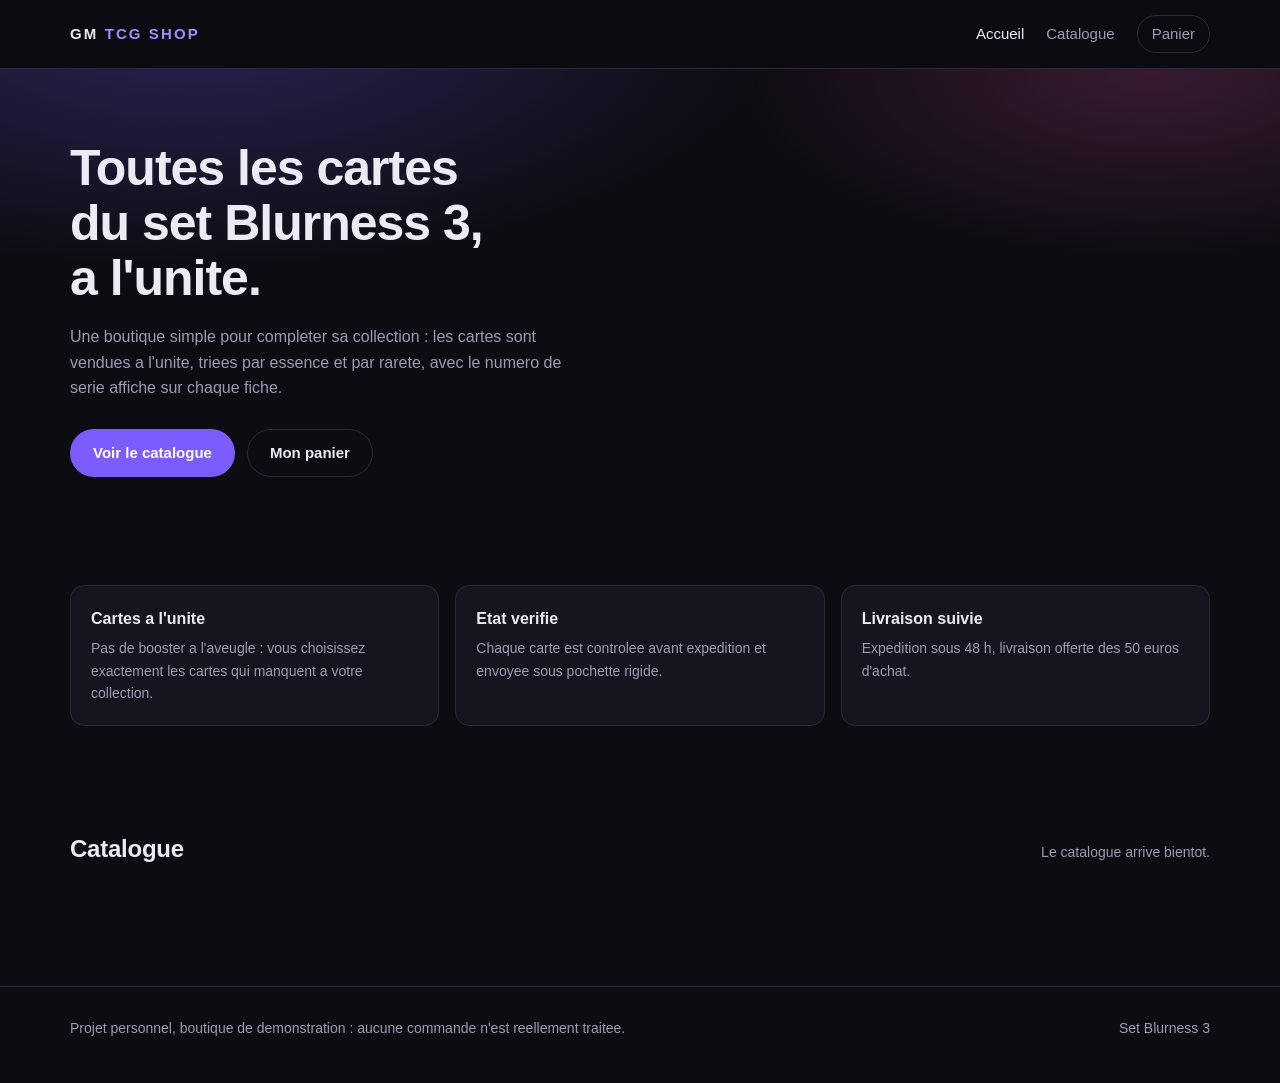
==== index.html @ 1e1b531c "feat: page d'accueil, en-tete, hero et pied de page Structure commune a toutes les pages : en-tete c" ====
<!DOCTYPE html>
<html lang="fr">
<head>
  <meta charset="utf-8">
  <meta name="viewport" content="width=device-width, initial-scale=1">
  <title>GM TCG Shop - cartes du set Blurness 3</title>
  <link rel="stylesheet" href="css/style.css">
</head>
<body>
  <header class="entete">
    <div class="conteneur entete__inner">
      <a class="logo" href="index.html">GM <span>TCG Shop</span></a>
      <nav class="nav">
        <a class="actif" href="index.html">Accueil</a>
        <a href="index.html#catalogue">Catalogue</a>
        <a class="nav__panier" href="panier.html">Panier</a>
      </nav>
    </div>
  </header>

  <main>
    <section class="hero">
      <div class="conteneur">
        <h1>Toutes les cartes du set Blurness 3, a l'unite.</h1>
        <p>
          Une boutique simple pour completer sa collection : les cartes sont
          vendues a l'unite, triees par essence et par rarete, avec le numero
          de serie affiche sur chaque fiche.
        </p>
        <div class="hero__actions">
          <a class="bouton bouton--plein" href="index.html#catalogue">Voir le catalogue</a>
          <a class="bouton bouton--vide" href="panier.html">Mon panier</a>
        </div>
      </div>
    </section>

    <section class="section">
      <div class="conteneur">
        <div class="arguments">
          <article class="argument">
            <h3>Cartes a l'unite</h3>
            <p>Pas de booster a l'aveugle : vous choisissez exactement les cartes qui manquent a votre collection.</p>
          </article>
          <article class="argument">
            <h3>Etat verifie</h3>
            <p>Chaque carte est controlee avant expedition et envoyee sous pochette rigide.</p>
          </article>
          <article class="argument">
            <h3>Livraison suivie</h3>
            <p>Expedition sous 48 h, livraison offerte des 50 euros d'achat.</p>
          </article>
        </div>
      </div>
    </section>

    <section class="section" id="catalogue">
      <div class="conteneur">
        <div class="section__entete">
          <h2>Catalogue</h2>
          <p class="section__note">Le catalogue arrive bientot.</p>
        </div>
      </div>
    </section>
  </main>

  <footer class="pied">
    <div class="conteneur pied__inner">
      <p>Projet personnel, boutique de demonstration : aucune commande n'est reellement traitee.</p>
      <p>Set Blurness 3</p>
    </div>
  </footer>
</body>
</html>
---- css/style.css ----
/* Boutique TCG Gentle Mates - feuille de style principale */

:root {
  --fond: #0d0c12;
  --fond-clair: #16151f;
  --fond-carte: #1c1b27;
  --bordure: #2a2937;
  --texte: #ecebf4;
  --texte-doux: #9d9ab4;
  --accent: #7c5cff;
  --accent-clair: #a48cff;
  --rose: #ff5cc8;
  --succes: #3fd18a;
  --alerte: #ff6b6b;
  --rayon: 14px;
  --largeur: 1180px;
}

* {
  box-sizing: border-box;
  margin: 0;
  padding: 0;
}

body {
  background: var(--fond);
  color: var(--texte);
  font-family: "Segoe UI", "Helvetica Neue", Arial, sans-serif;
  line-height: 1.6;
  min-height: 100vh;
}

a {
  color: inherit;
  text-decoration: none;
}

img {
  display: block;
  max-width: 100%;
}

.conteneur {
  width: 100%;
  max-width: var(--largeur);
  margin: 0 auto;
  padding: 0 20px;
}

/* ---------- En-tete ---------- */

.entete {
  position: sticky;
  top: 0;
  z-index: 20;
  background: rgba(13, 12, 18, 0.92);
  border-bottom: 1px solid var(--bordure);
  backdrop-filter: blur(8px);
}

.entete__inner {
  display: flex;
  align-items: center;
  justify-content: space-between;
  gap: 24px;
  height: 68px;
}

.logo {
  font-weight: 700;
  letter-spacing: 0.14em;
  text-transform: uppercase;
  font-size: 15px;
}

.logo span {
  color: var(--accent-clair);
}

.nav {
  display: flex;
  align-items: center;
  gap: 22px;
  font-size: 15px;
}

.nav a {
  color: var(--texte-doux);
  transition: color 0.15s ease;
}

.nav a:hover,
.nav a.actif {
  color: var(--texte);
}

.nav__panier {
  display: inline-flex;
  align-items: center;
  gap: 8px;
  border: 1px solid var(--bordure);
  border-radius: 999px;
  padding: 6px 14px;
  color: var(--texte);
}

.nav__compteur {
  background: var(--accent);
  color: #fff;
  border-radius: 999px;
  min-width: 22px;
  text-align: center;
  font-size: 13px;
  font-weight: 600;
  padding: 0 6px;
}

/* ---------- Hero ---------- */

.hero {
  padding: 72px 0 56px;
  background:
    radial-gradient(900px 380px at 15% -10%, rgba(124, 92, 255, 0.28), transparent 65%),
    radial-gradient(700px 320px at 90% 0%, rgba(255, 92, 200, 0.18), transparent 60%);
}

.hero h1 {
  font-size: clamp(30px, 5vw, 50px);
  line-height: 1.1;
  letter-spacing: -0.02em;
  max-width: 16ch;
}

.hero p {
  color: var(--texte-doux);
  margin-top: 18px;
  max-width: 58ch;
}

.hero__actions {
  display: flex;
  flex-wrap: wrap;
  gap: 12px;
  margin-top: 28px;
}

/* ---------- Boutons ---------- */

.bouton {
  display: inline-flex;
  align-items: center;
  justify-content: center;
  gap: 8px;
  border: 1px solid transparent;
  border-radius: 999px;
  padding: 11px 22px;
  font-size: 15px;
  font-weight: 600;
  cursor: pointer;
  font-family: inherit;
  transition: transform 0.12s ease, background 0.15s ease, border-color 0.15s ease;
}

.bouton:hover {
  transform: translateY(-1px);
}

.bouton--plein {
  background: var(--accent);
  color: #fff;
}

.bouton--plein:hover {
  background: var(--accent-clair);
}

.bouton--vide {
  border-color: var(--bordure);
  color: var(--texte);
  background: transparent;
}

.bouton--vide:hover {
  border-color: var(--accent);
}

.bouton:disabled {
  opacity: 0.45;
  cursor: not-allowed;
  transform: none;
}

/* ---------- Sections ---------- */

.section {
  padding: 52px 0;
}

.section__entete {
  display: flex;
  align-items: baseline;
  justify-content: space-between;
  gap: 16px;
  margin-bottom: 26px;
}

.section h2 {
  font-size: 24px;
  letter-spacing: -0.01em;
}

.section__note {
  color: var(--texte-doux);
  font-size: 14px;
}

.arguments {
  display: grid;
  grid-template-columns: repeat(3, 1fr);
  gap: 16px;
}

.argument {
  background: var(--fond-clair);
  border: 1px solid var(--bordure);
  border-radius: var(--rayon);
  padding: 20px;
}

.argument h3 {
  font-size: 16px;
  margin-bottom: 6px;
}

.argument p {
  color: var(--texte-doux);
  font-size: 14px;
}

/* ---------- Pied de page ---------- */

.pied {
  border-top: 1px solid var(--bordure);
  margin-top: 40px;
  padding: 30px 0 44px;
  color: var(--texte-doux);
  font-size: 14px;
}

.pied__inner {
  display: flex;
  flex-wrap: wrap;
  gap: 12px;
  justify-content: space-between;
}
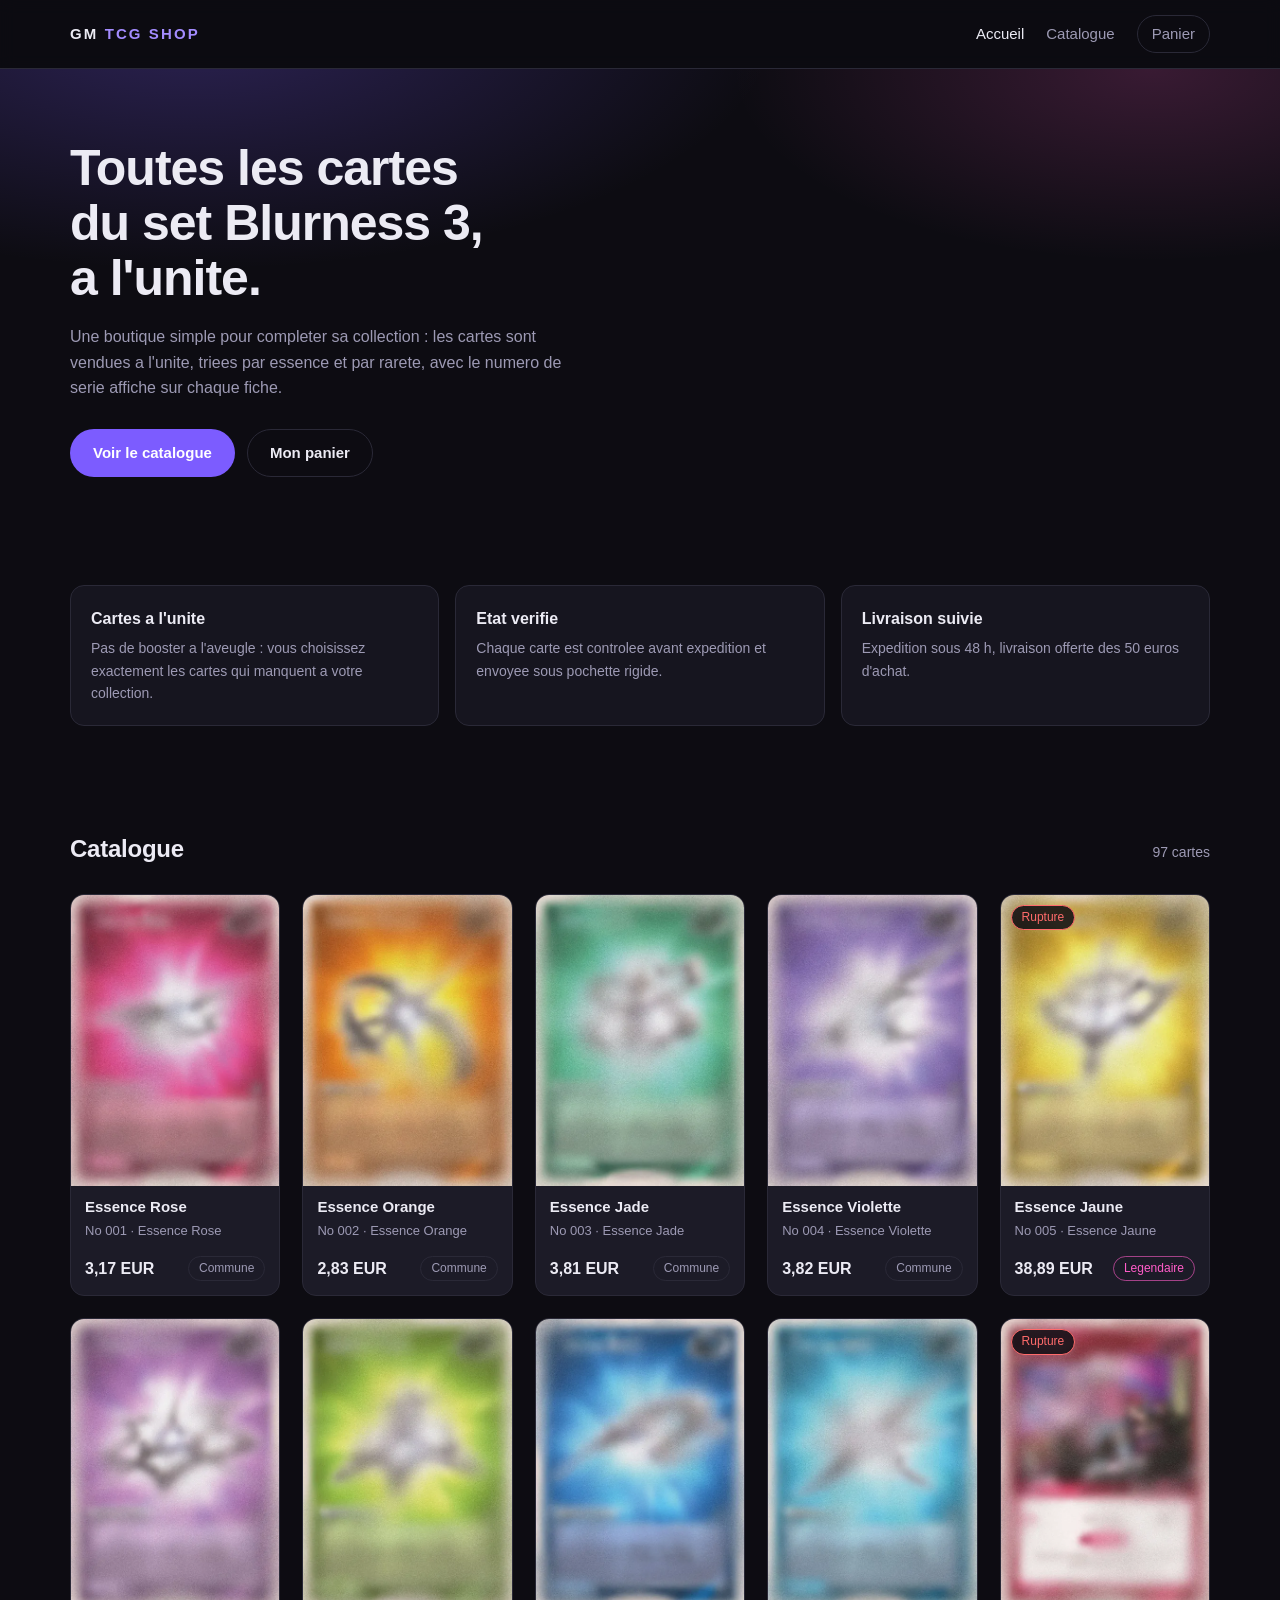
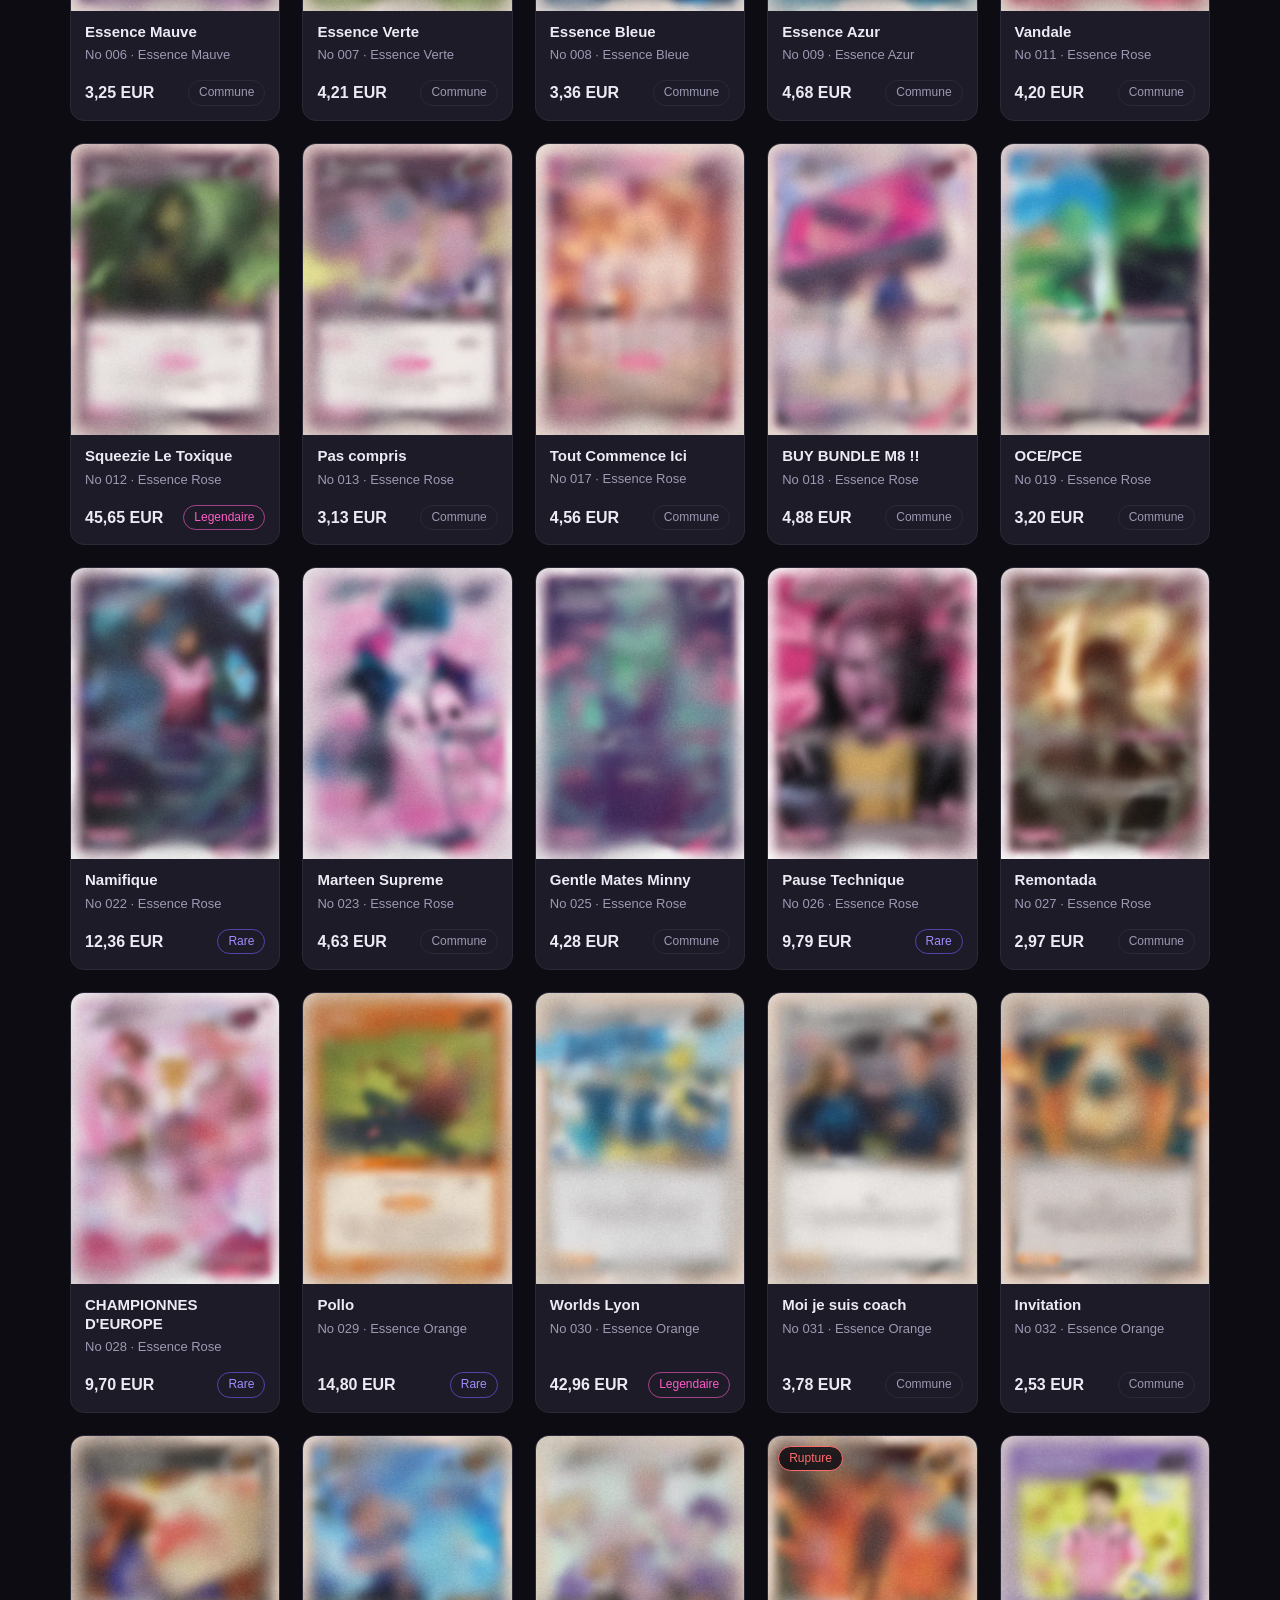
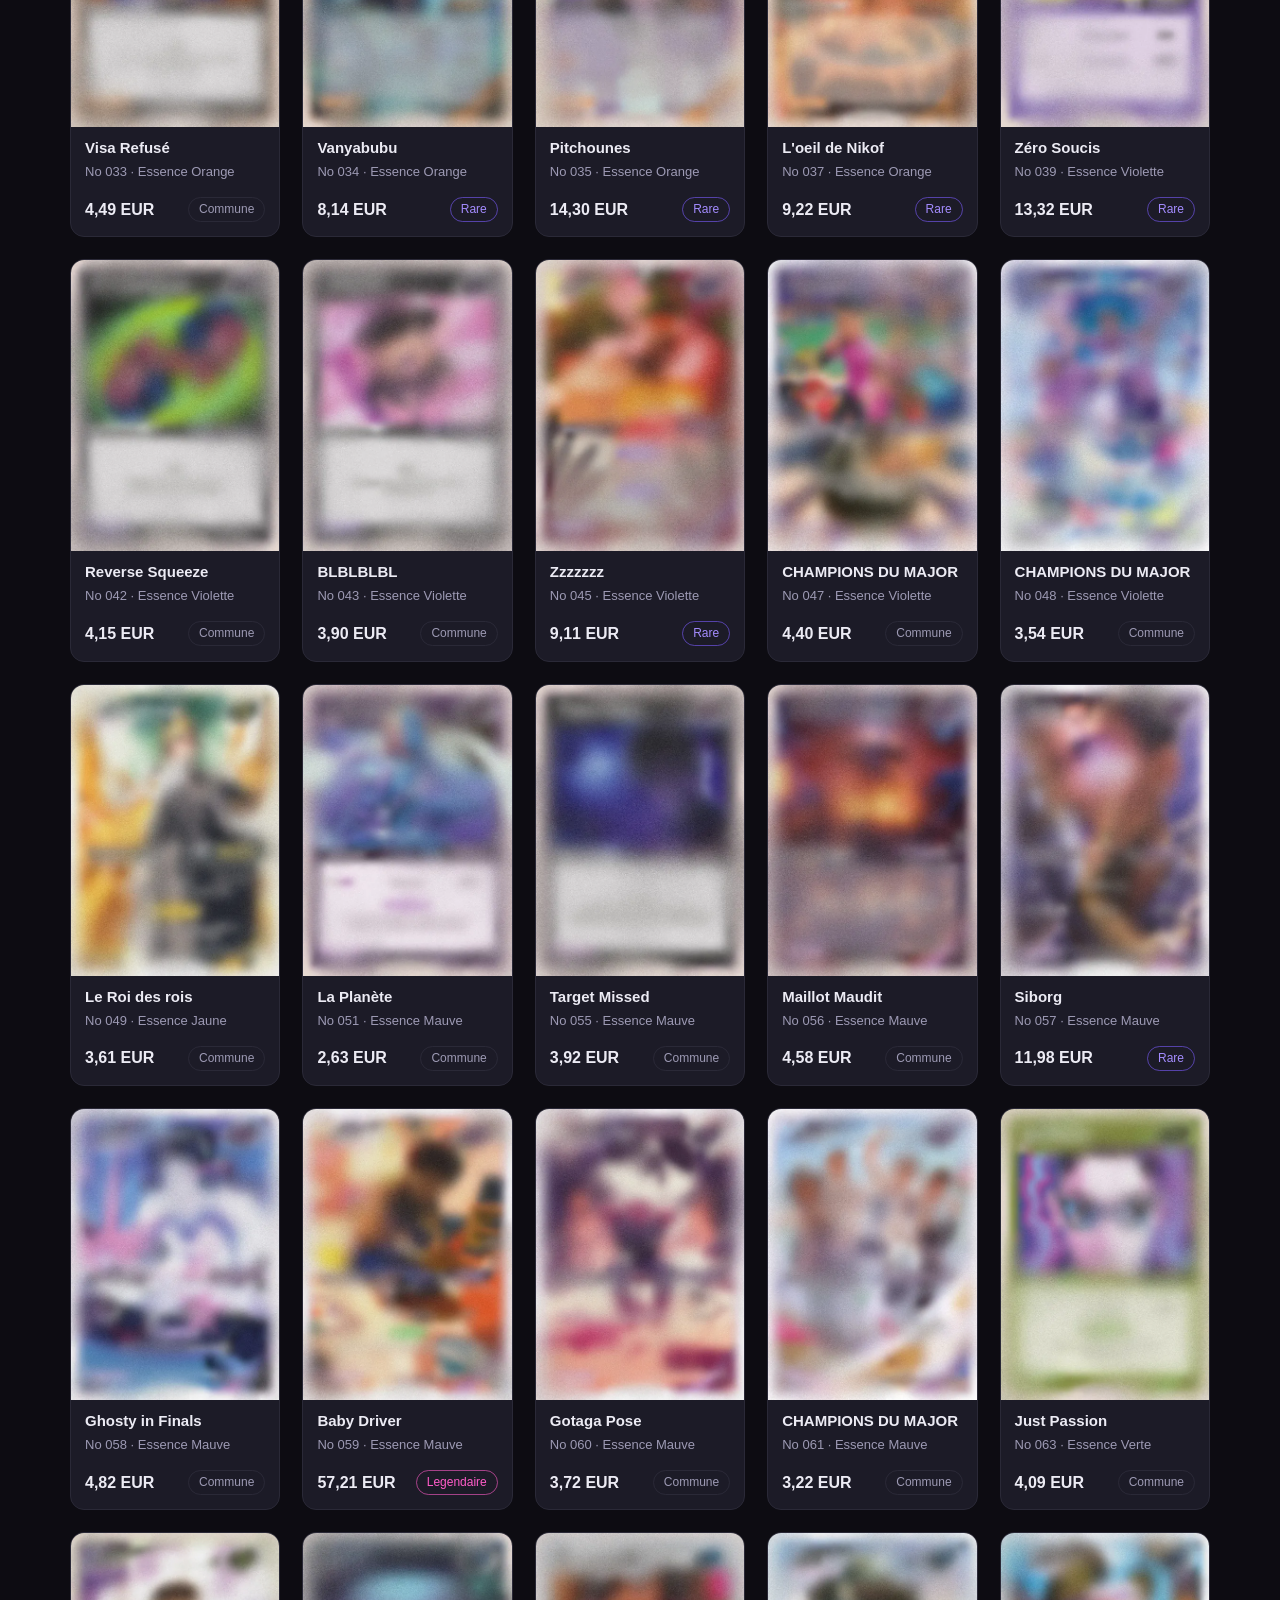
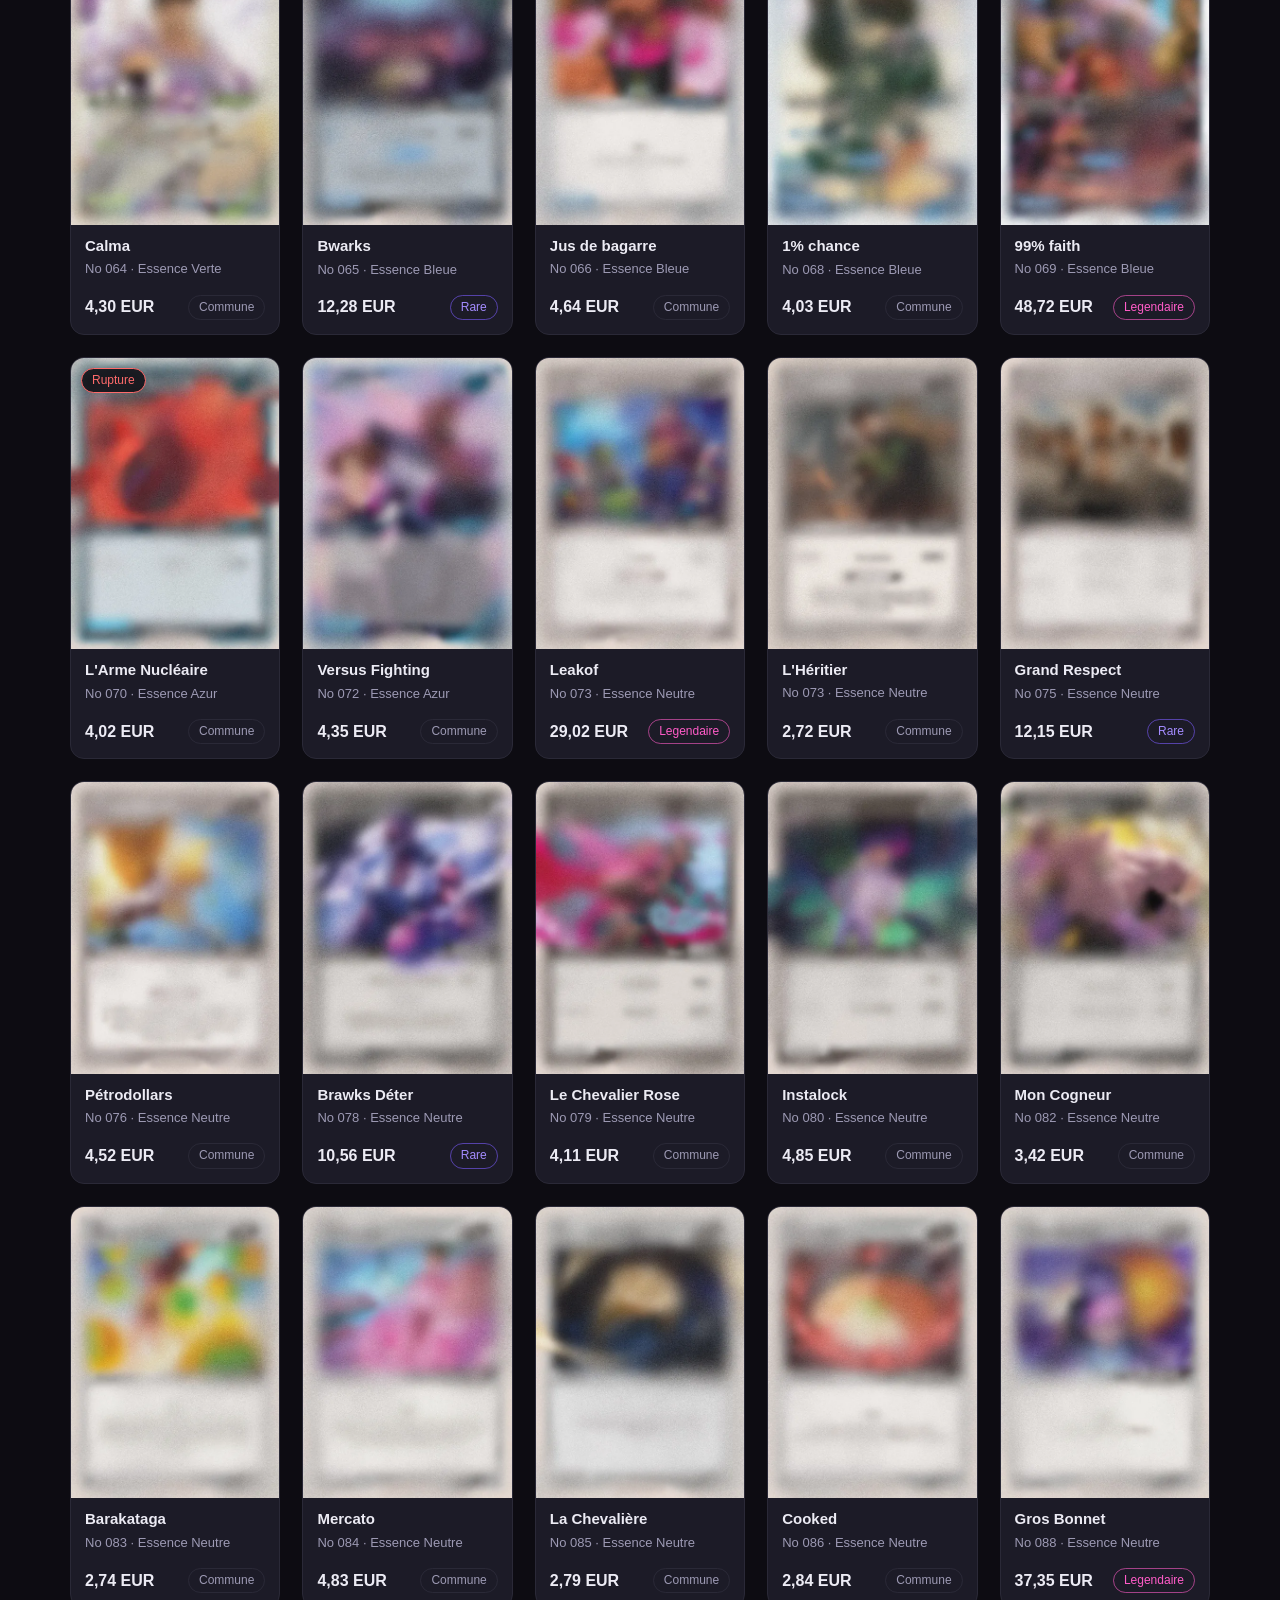
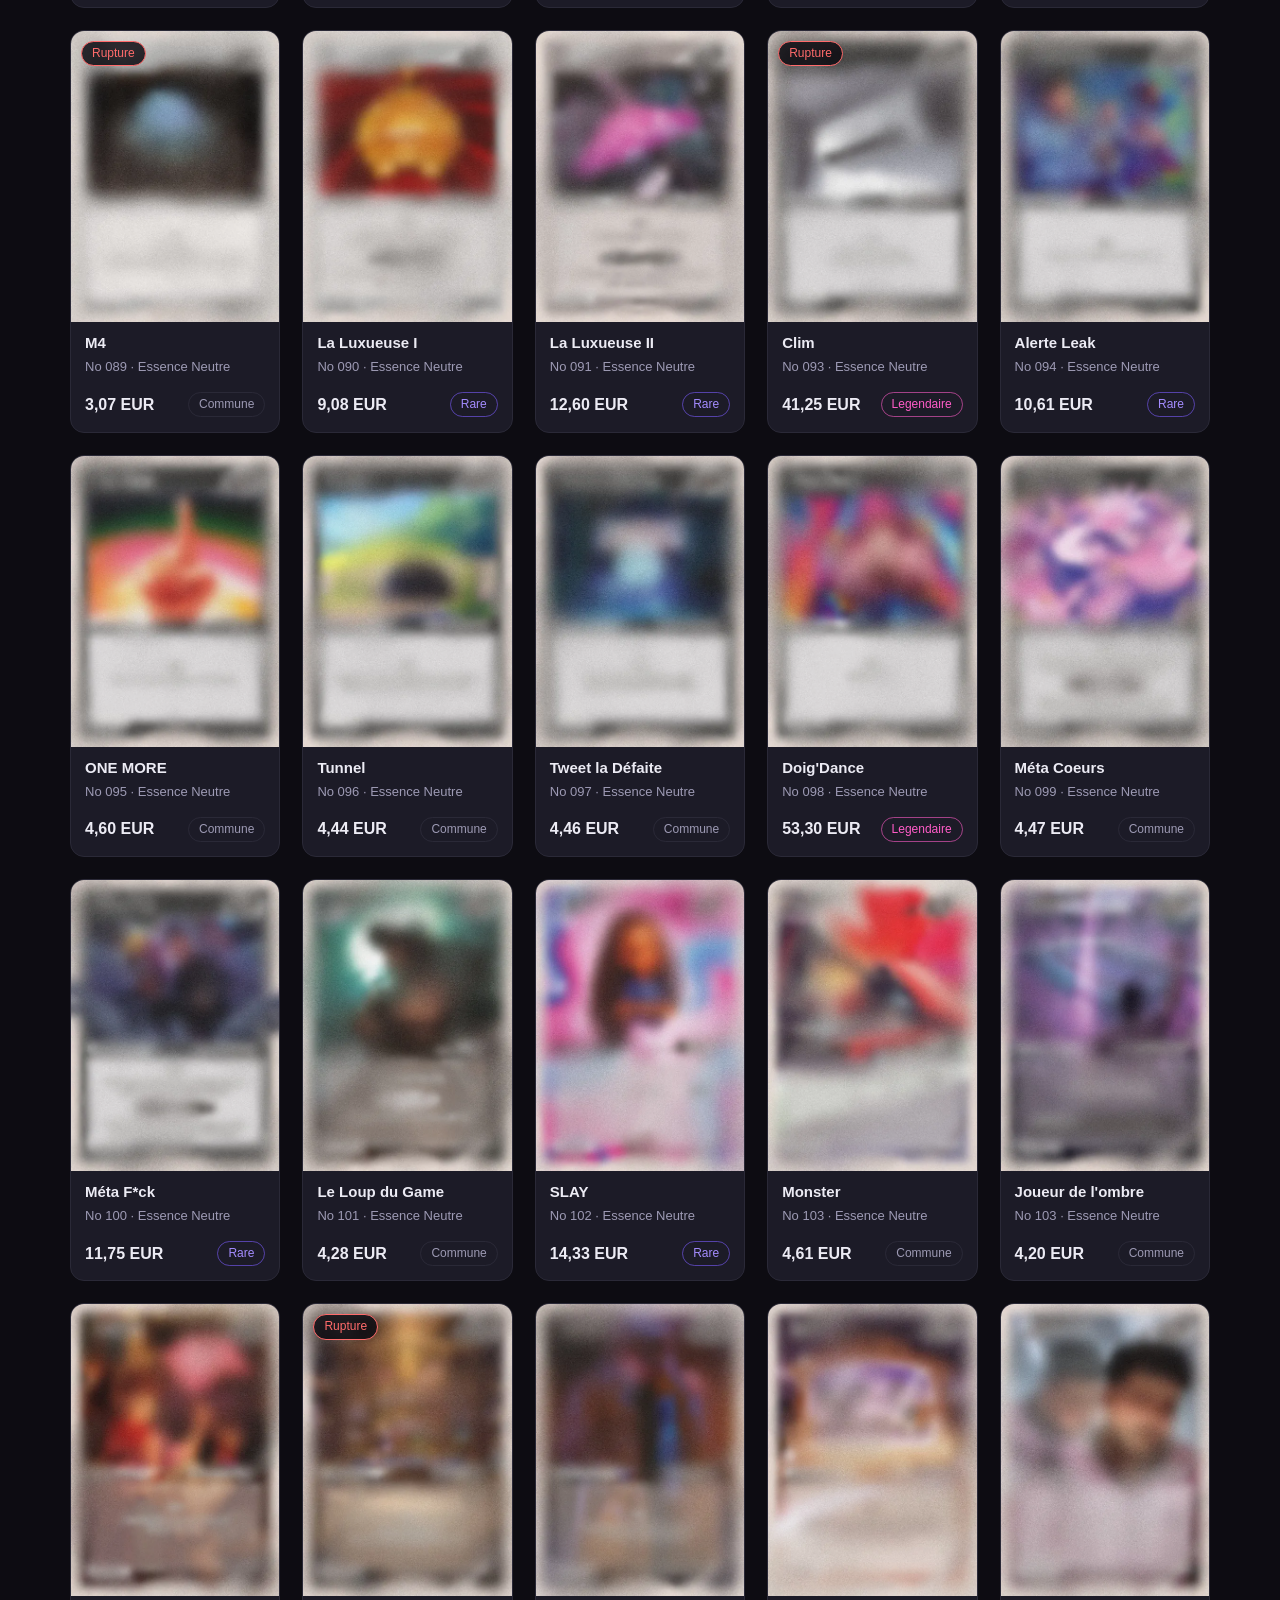
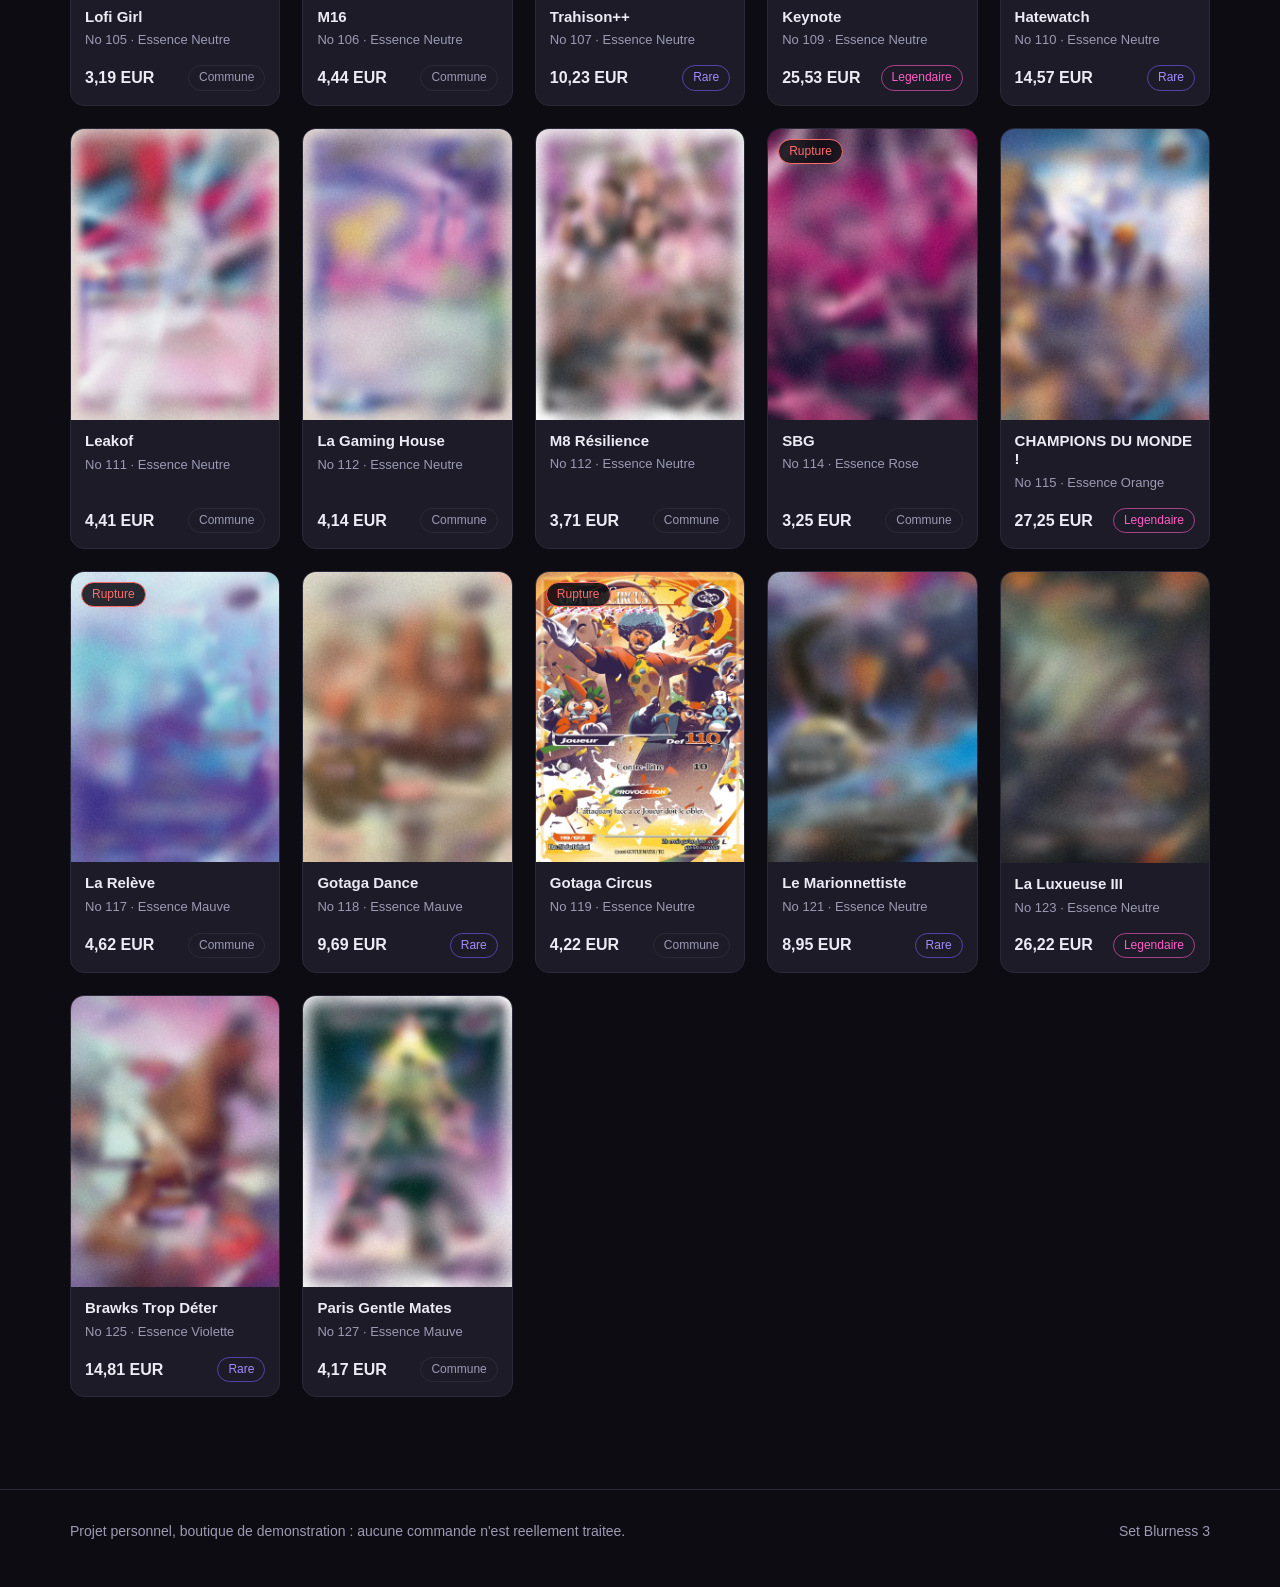
==== commit c1e907e5: "feat: affiche la grille du catalogue depuis les donnees La grille est generee au chargement a partir" ====
--- a/index.html
+++ b/index.html
@@ -57,8 +57,9 @@
       <div class="conteneur">
         <div class="section__entete">
           <h2>Catalogue</h2>
-          <p class="section__note">Le catalogue arrive bientot.</p>
+          <p class="section__note" id="compteur-resultats">Chargement...</p>
         </div>
+        <div class="grille" id="grille"></div>
       </div>
     </section>
   </main>
@@ -69,5 +70,8 @@
       <p>Set Blurness 3</p>
     </div>
   </footer>
+
+  <script src="js/data.js"></script>
+  <script src="js/catalogue.js"></script>
 </body>
 </html>
--- a/css/style.css
+++ b/css/style.css
@@ -237,6 +237,107 @@
   font-size: 14px;
 }
 
+/* ---------- Grille de cartes ---------- */
+
+.grille {
+  display: grid;
+  grid-template-columns: repeat(auto-fill, minmax(190px, 1fr));
+  gap: 22px;
+}
+
+.carte {
+  background: var(--fond-carte);
+  border: 1px solid var(--bordure);
+  border-radius: var(--rayon);
+  overflow: hidden;
+  display: flex;
+  flex-direction: column;
+  transition: transform 0.15s ease, border-color 0.15s ease;
+}
+
+.carte:hover {
+  transform: translateY(-3px);
+  border-color: var(--accent);
+}
+
+.carte__visuel {
+  position: relative;
+  background: #0a0910;
+  aspect-ratio: 0.75;
+  display: flex;
+  align-items: center;
+  justify-content: center;
+}
+
+.carte__visuel img {
+  width: 100%;
+  height: 100%;
+  object-fit: contain;
+}
+
+.carte__rupture {
+  position: absolute;
+  top: 10px;
+  left: 10px;
+  background: rgba(13, 12, 18, 0.85);
+  border: 1px solid var(--alerte);
+  color: var(--alerte);
+  border-radius: 999px;
+  font-size: 12px;
+  padding: 2px 10px;
+}
+
+.carte__infos {
+  padding: 12px 14px 14px;
+  display: flex;
+  flex-direction: column;
+  gap: 4px;
+  flex: 1;
+}
+
+.carte__nom {
+  font-weight: 600;
+  font-size: 15px;
+  line-height: 1.25;
+}
+
+.carte__meta {
+  color: var(--texte-doux);
+  font-size: 13px;
+}
+
+.carte__pied {
+  margin-top: auto;
+  padding-top: 10px;
+  display: flex;
+  align-items: center;
+  justify-content: space-between;
+  gap: 8px;
+}
+
+.carte__prix {
+  font-weight: 700;
+}
+
+.badge {
+  border-radius: 999px;
+  font-size: 12px;
+  padding: 2px 10px;
+  border: 1px solid var(--bordure);
+  color: var(--texte-doux);
+  white-space: nowrap;
+}
+
+.badge--rare {
+  border-color: rgba(124, 92, 255, 0.6);
+  color: var(--accent-clair);
+}
+
+.badge--legendaire {
+  border-color: rgba(255, 92, 200, 0.6);
+  color: var(--rose);
+}
+
 /* ---------- Pied de page ---------- */
 
 .pied {
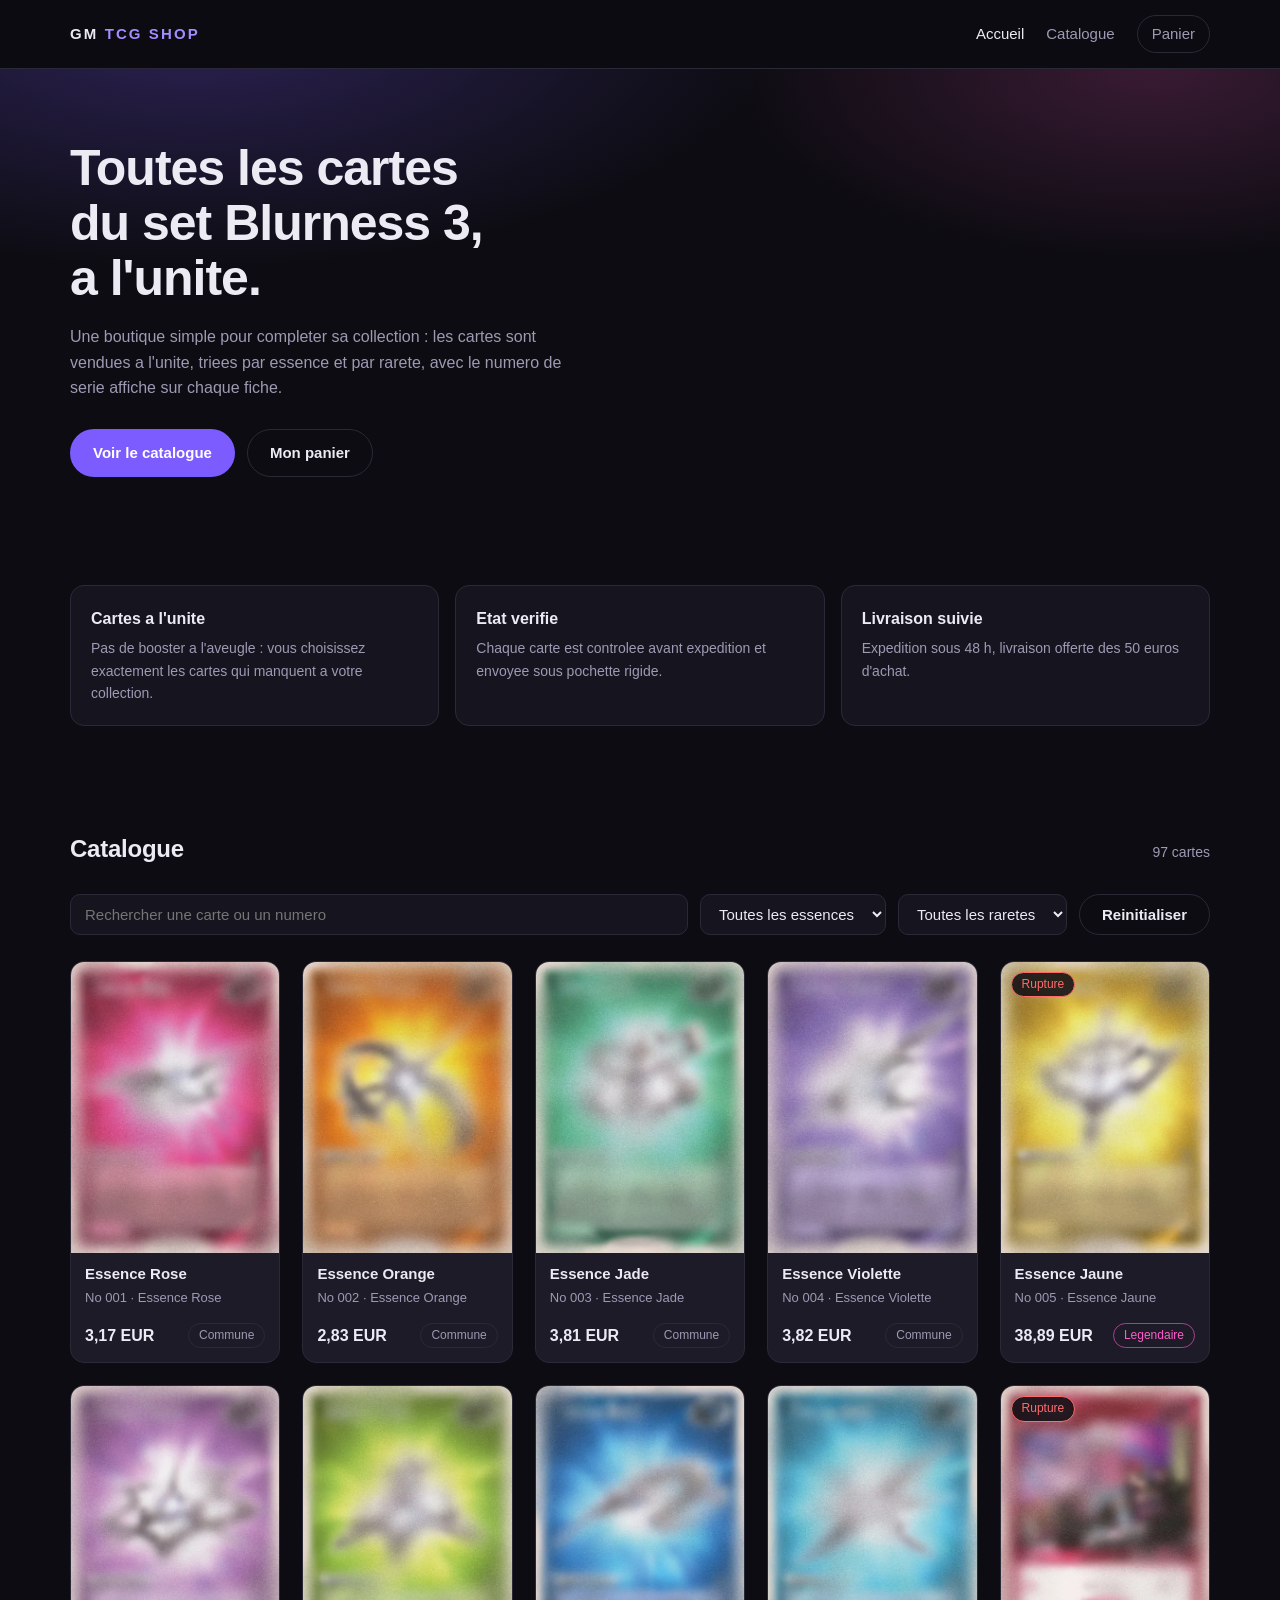
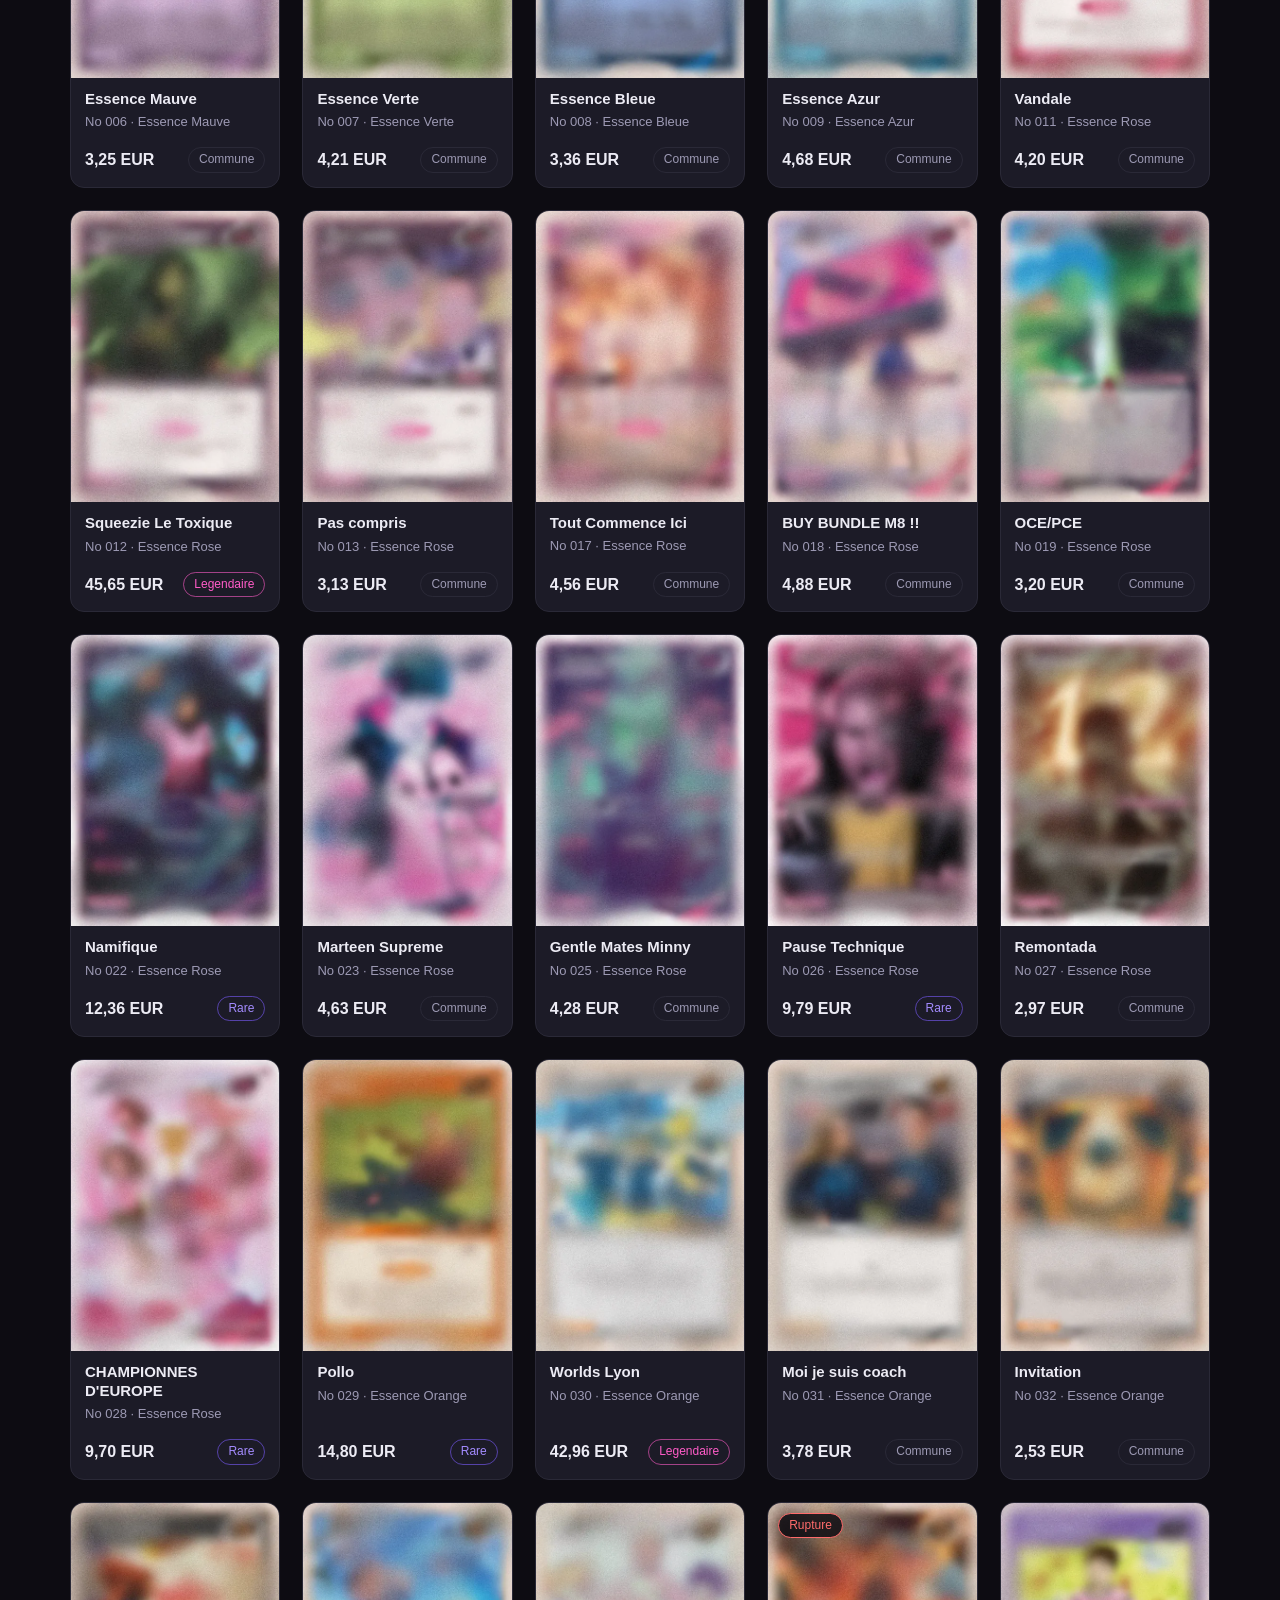
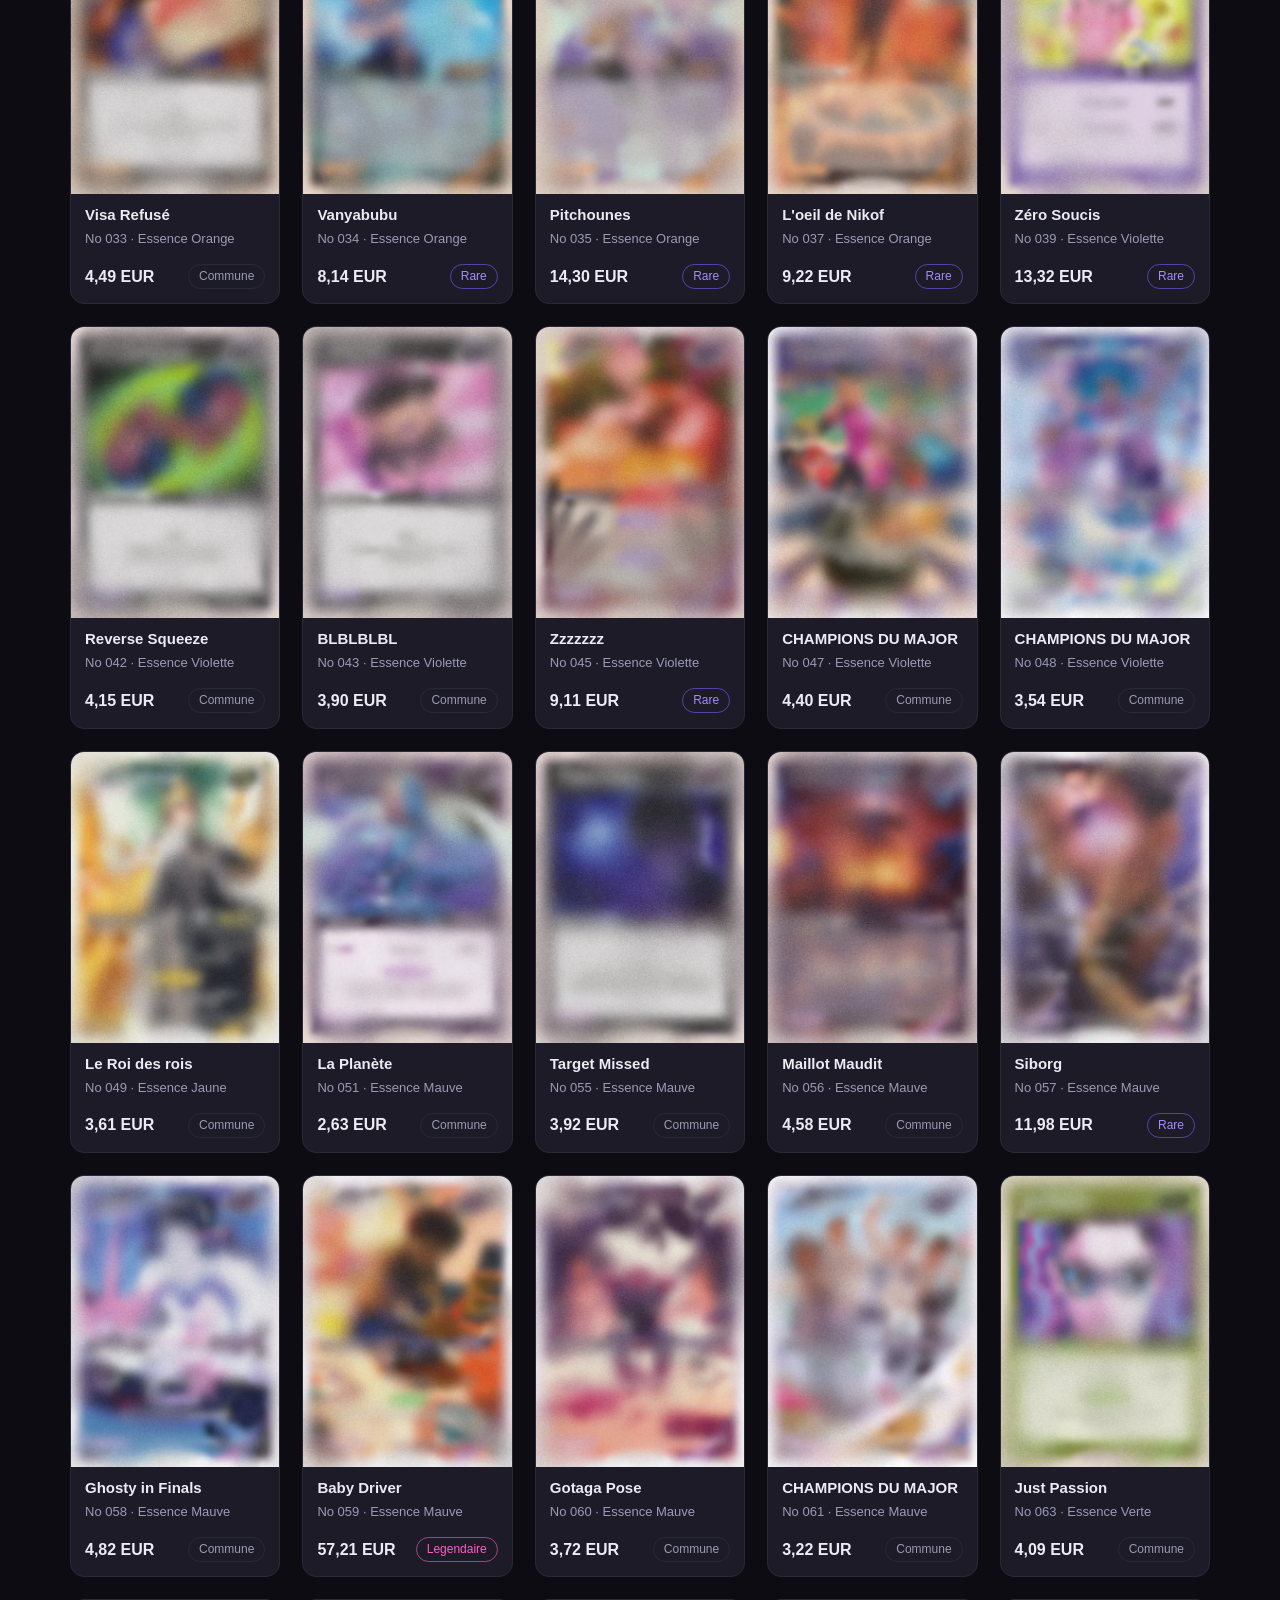
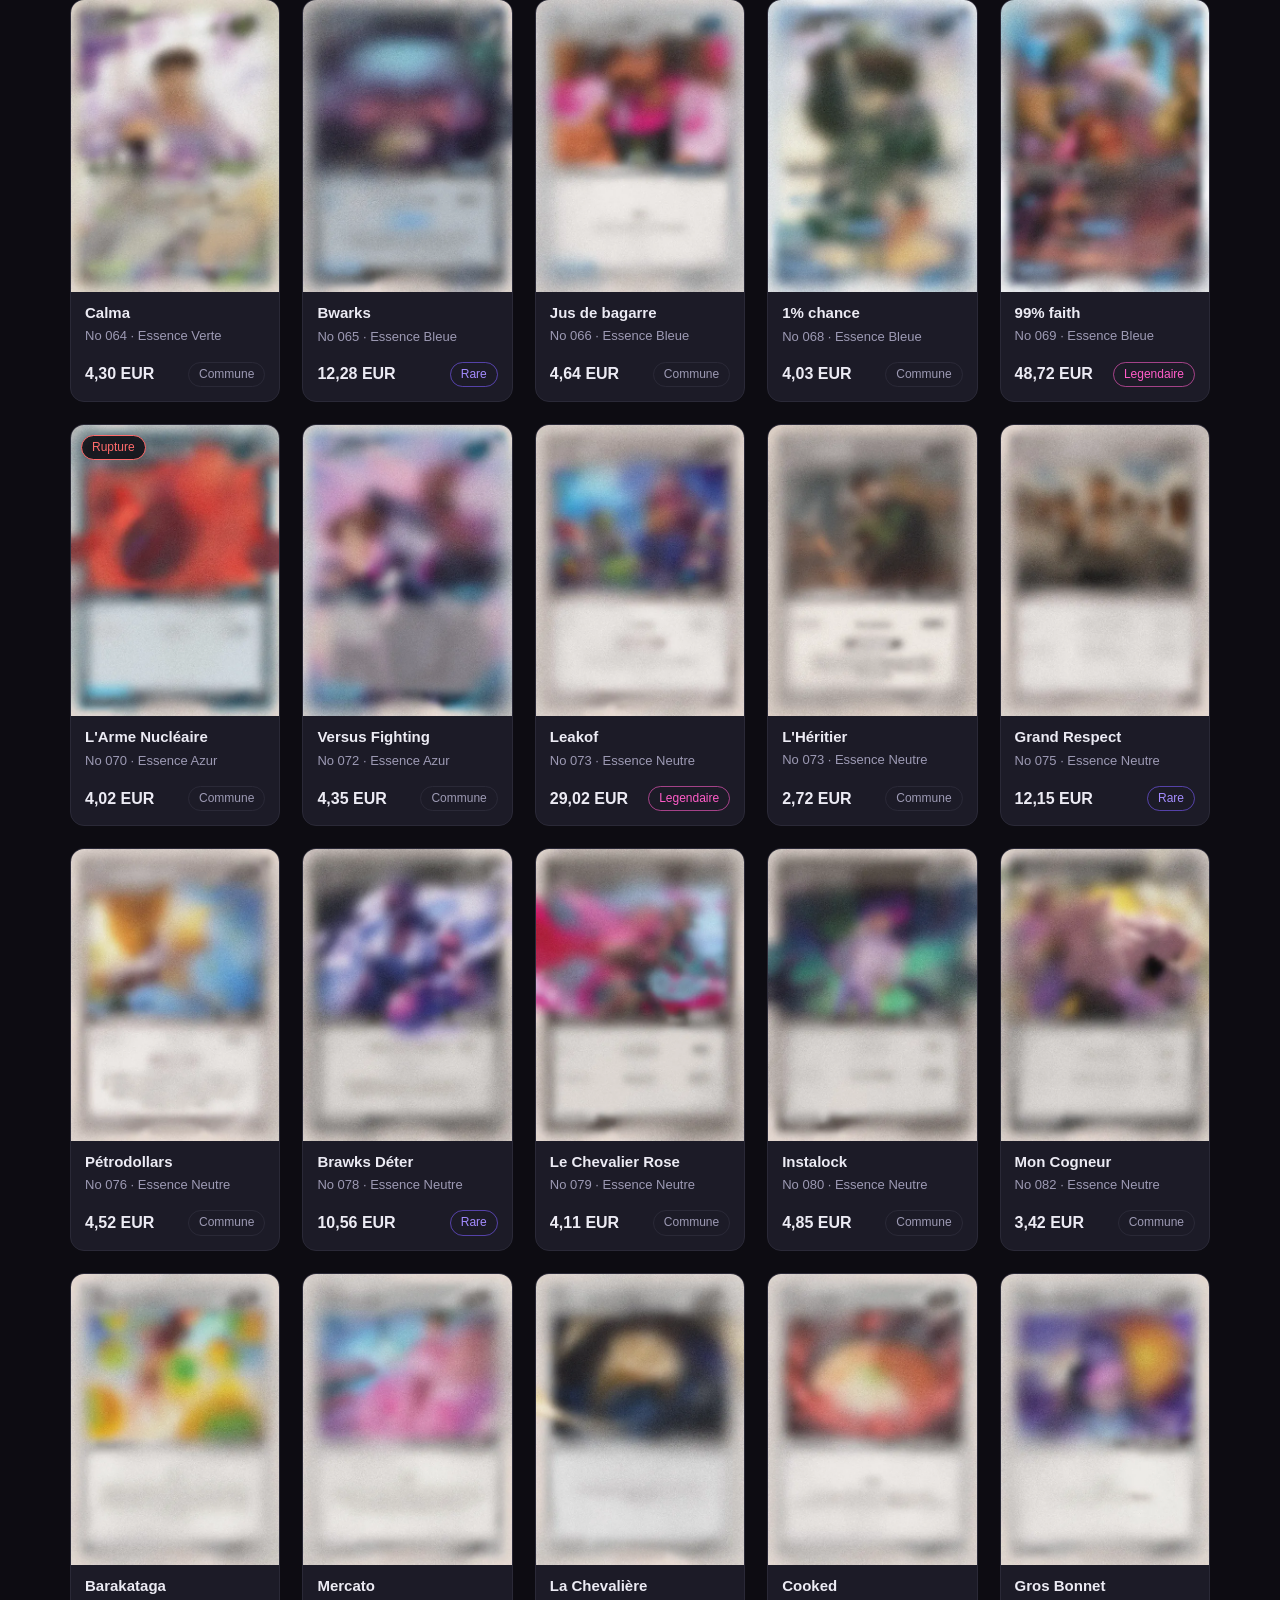
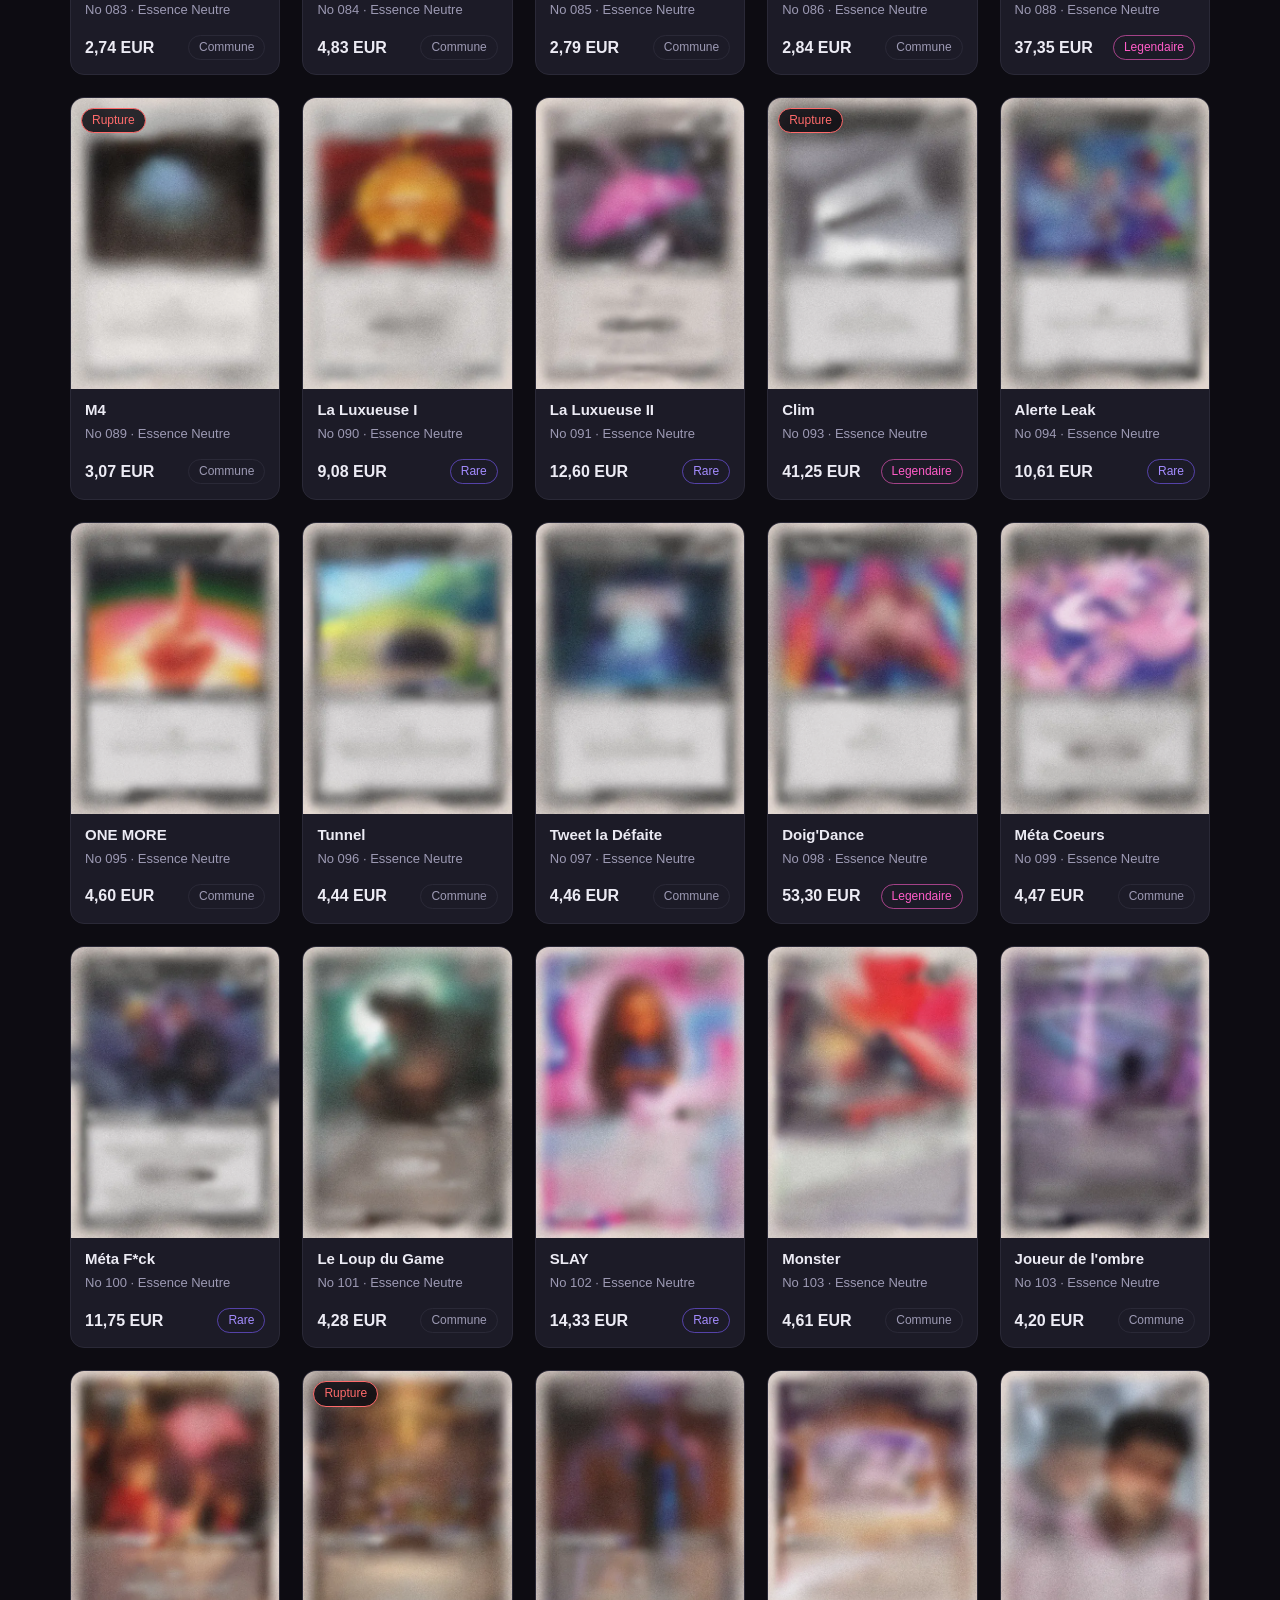
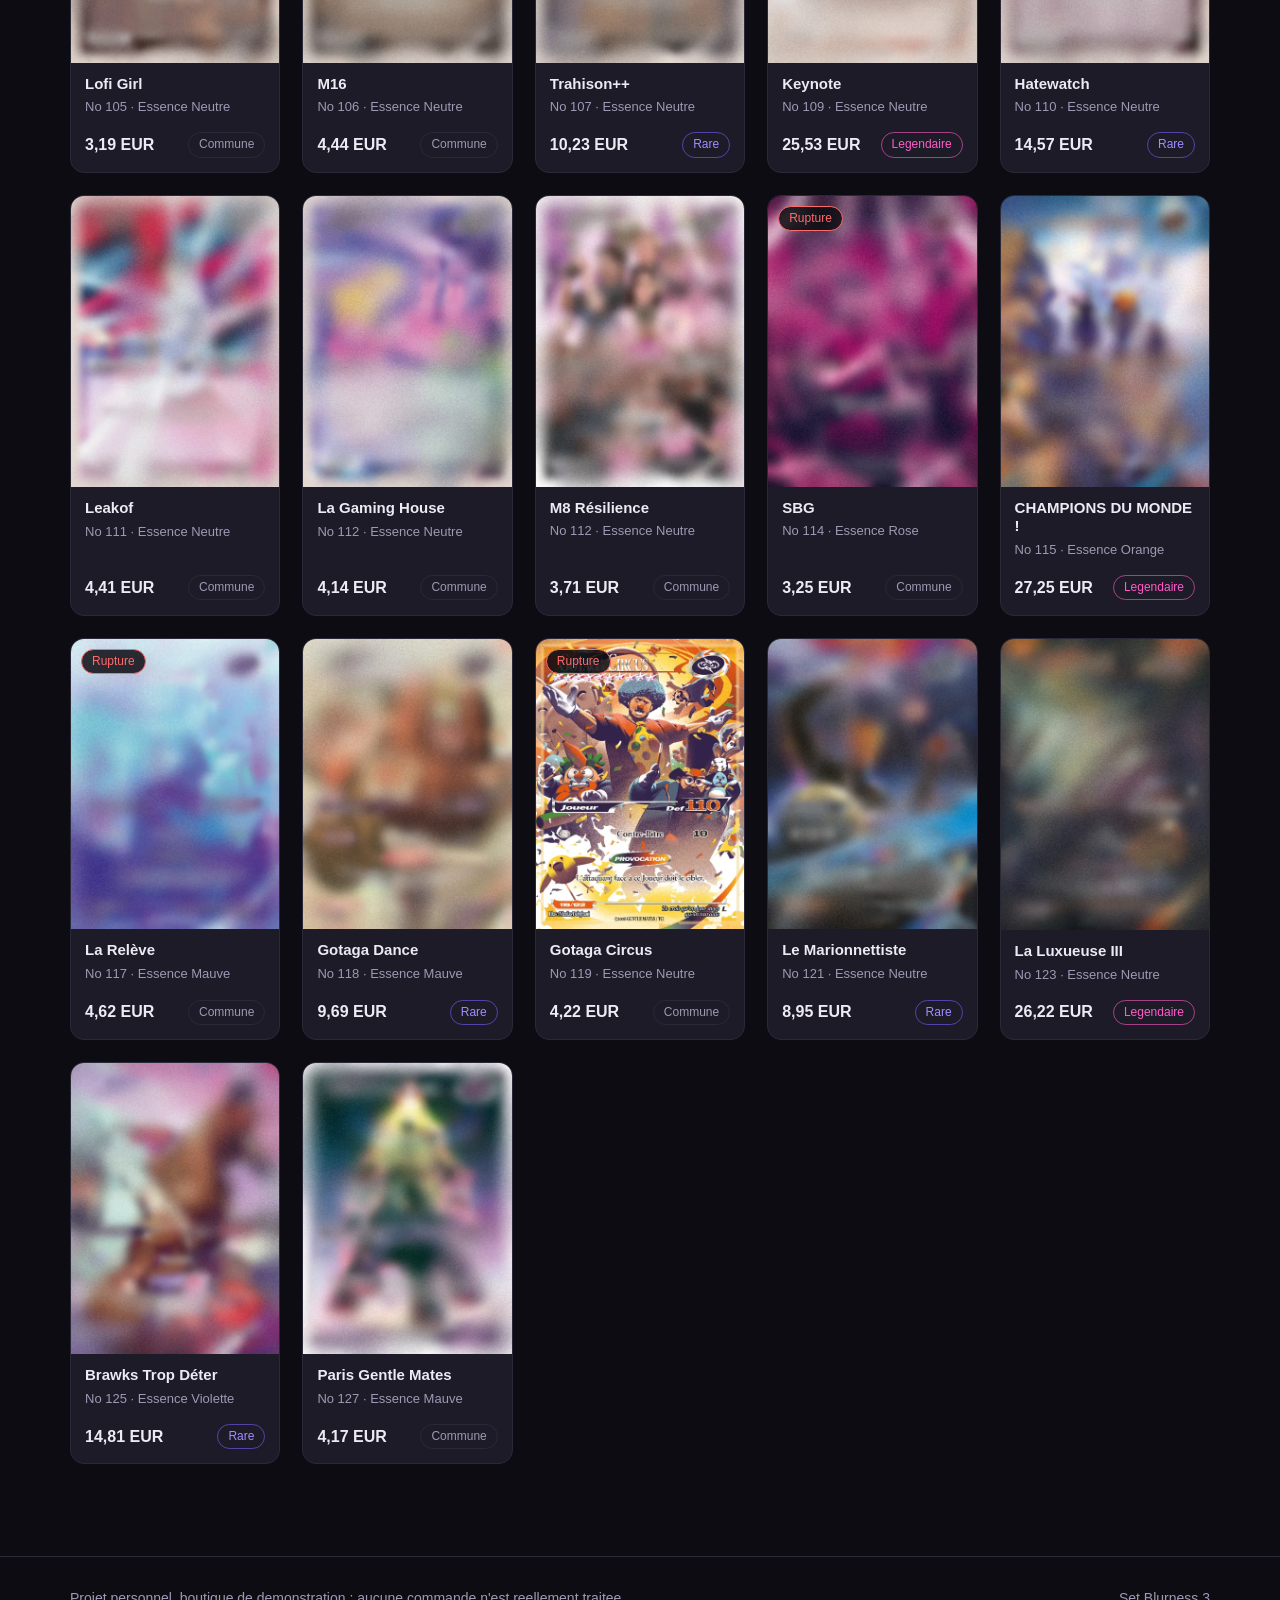
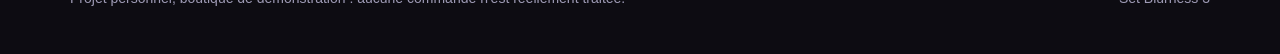
==== commit fcb0e8f1: "feat: recherche par nom et filtres par essence et rarete Recherche insensible a la casse et aux acce" ====
--- a/index.html
+++ b/index.html
@@ -59,6 +59,18 @@
           <h2>Catalogue</h2>
           <p class="section__note" id="compteur-resultats">Chargement...</p>
         </div>
+
+        <div class="filtres">
+          <input type="search" id="recherche" class="champ" placeholder="Rechercher une carte ou un numero">
+          <select id="filtre-essence" class="champ">
+            <option value="">Toutes les essences</option>
+          </select>
+          <select id="filtre-rarete" class="champ">
+            <option value="">Toutes les raretes</option>
+          </select>
+          <button type="button" class="bouton bouton--vide" id="reinitialiser">Reinitialiser</button>
+        </div>
+
         <div class="grille" id="grille"></div>
       </div>
     </section>
--- a/css/style.css
+++ b/css/style.css
@@ -237,6 +237,39 @@
   font-size: 14px;
 }
 
+/* ---------- Filtres ---------- */
+
+.filtres {
+  display: flex;
+  flex-wrap: wrap;
+  gap: 12px;
+  margin-bottom: 26px;
+}
+
+.champ {
+  background: var(--fond-clair);
+  border: 1px solid var(--bordure);
+  border-radius: 10px;
+  color: var(--texte);
+  font-family: inherit;
+  font-size: 15px;
+  padding: 10px 14px;
+}
+
+.champ:focus {
+  outline: none;
+  border-color: var(--accent);
+}
+
+#recherche {
+  flex: 1 1 260px;
+}
+
+.vide {
+  color: var(--texte-doux);
+  padding: 30px 0;
+}
+
 /* ---------- Grille de cartes ---------- */
 
 .grille {
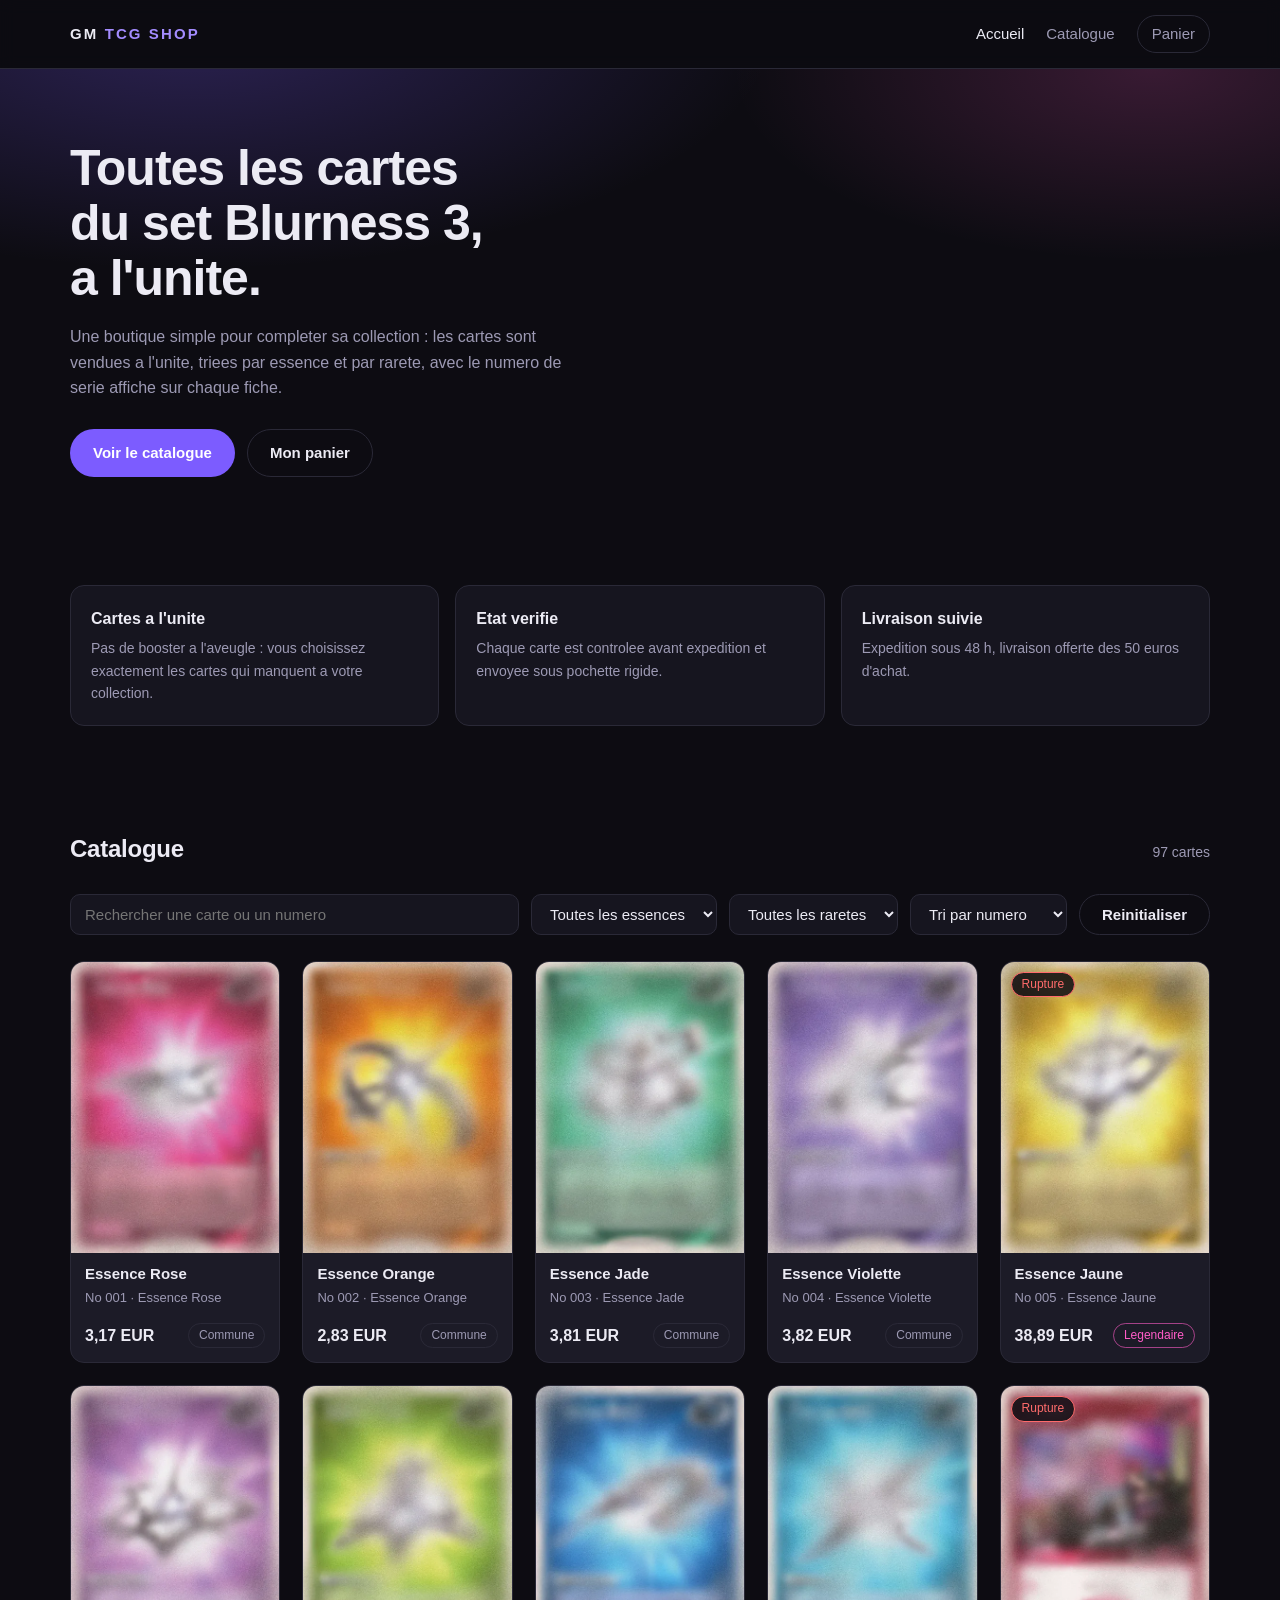
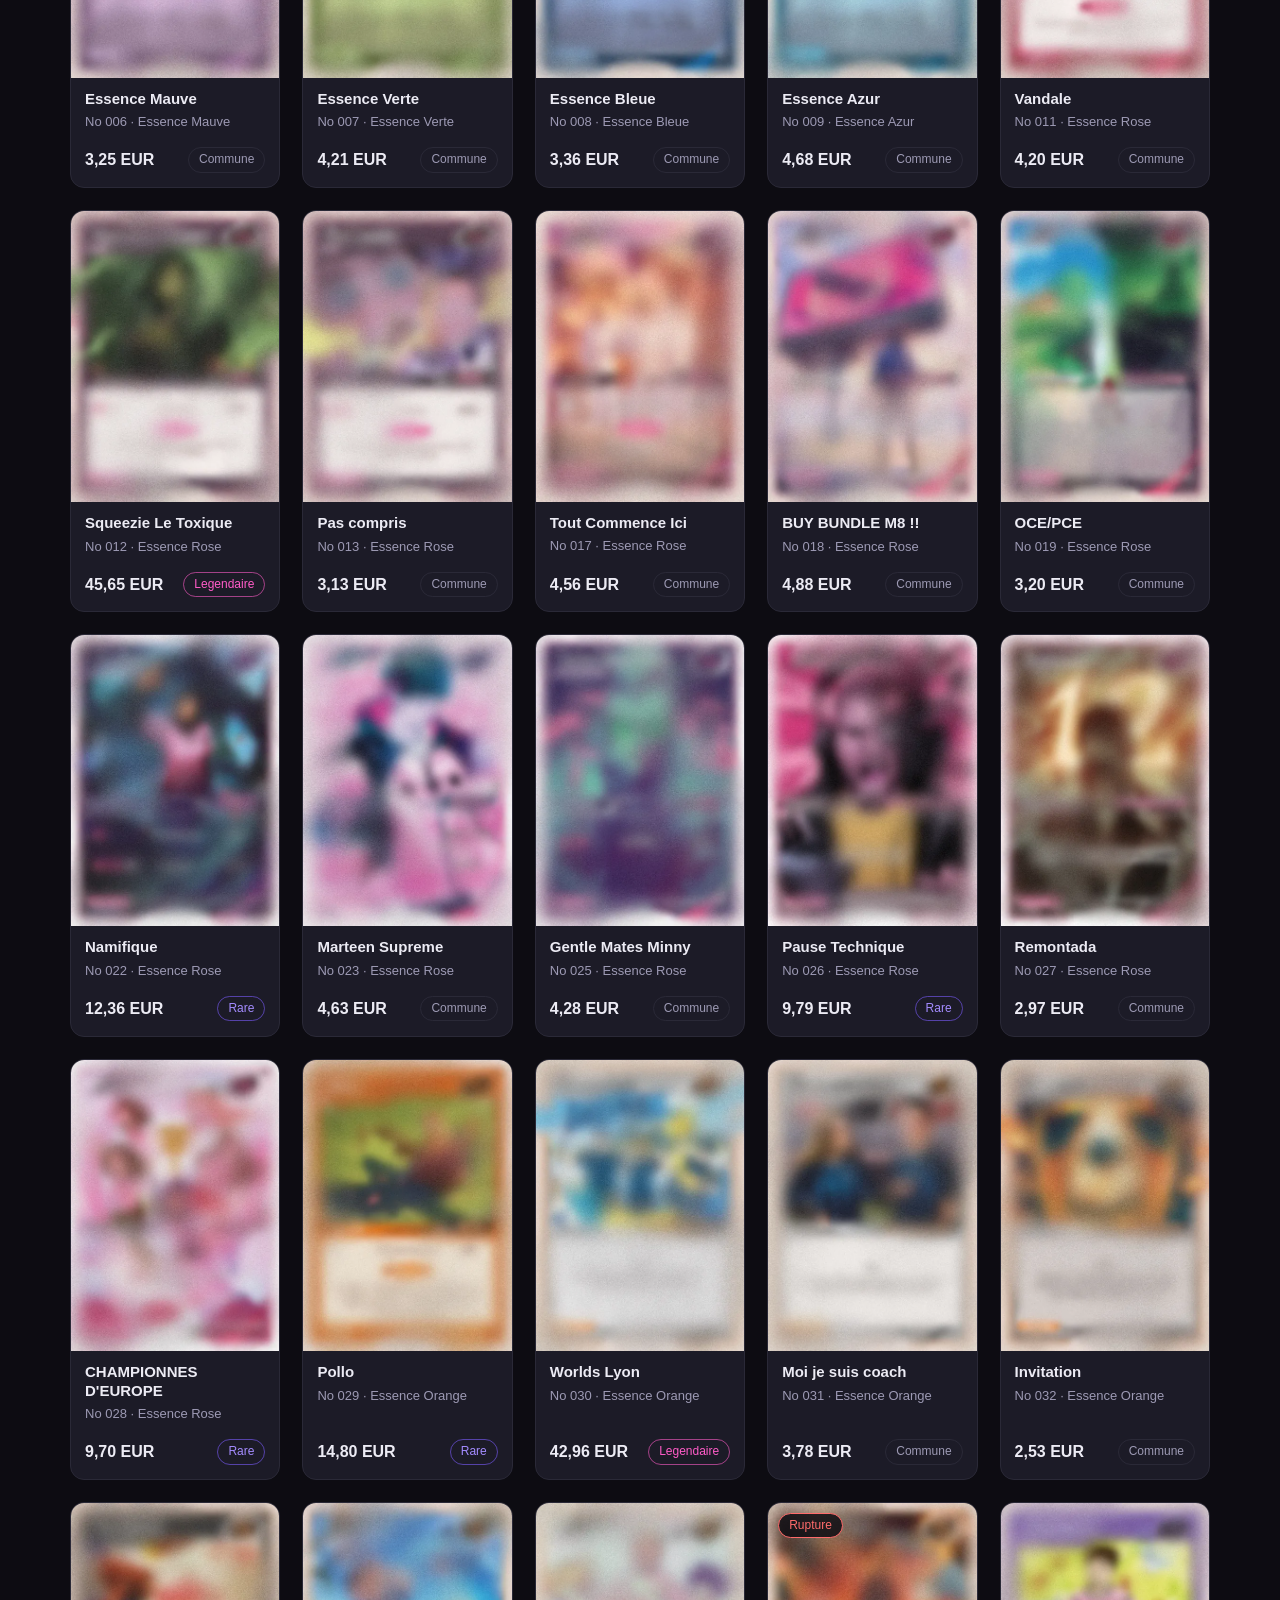
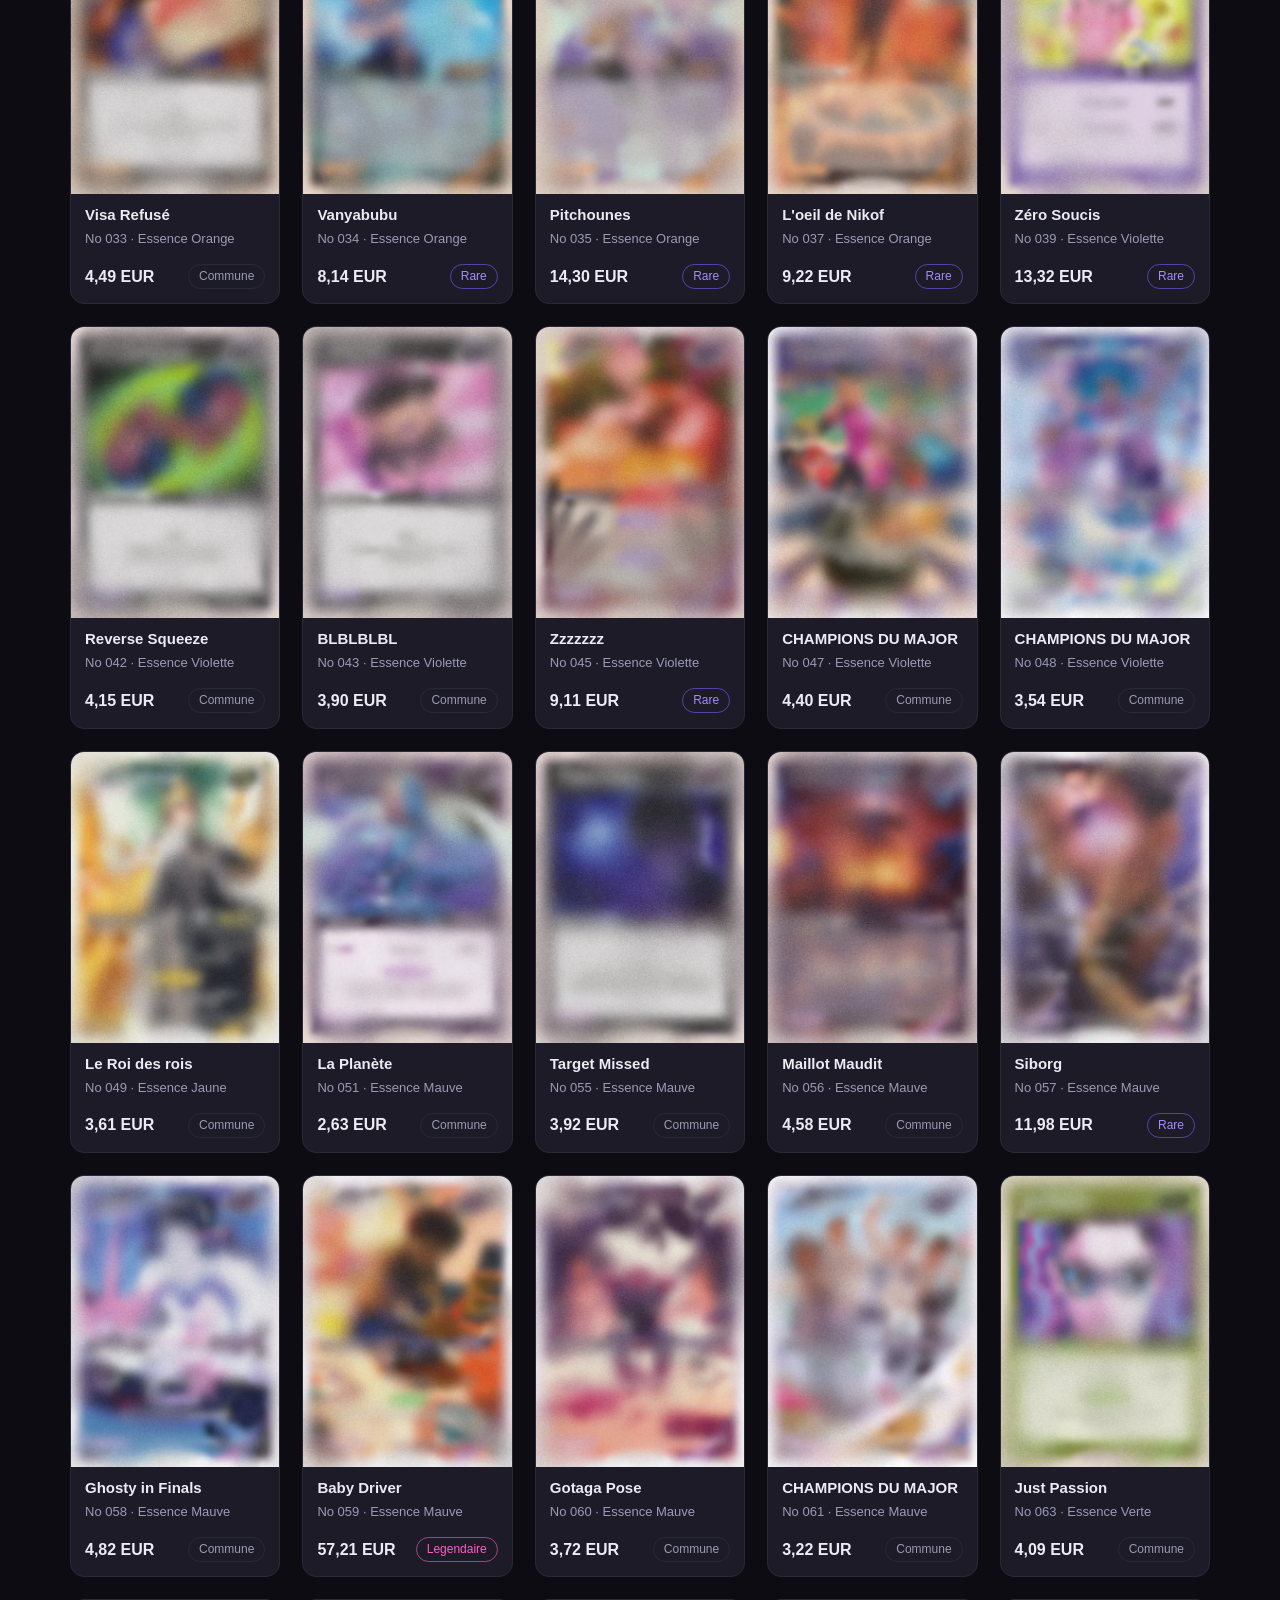
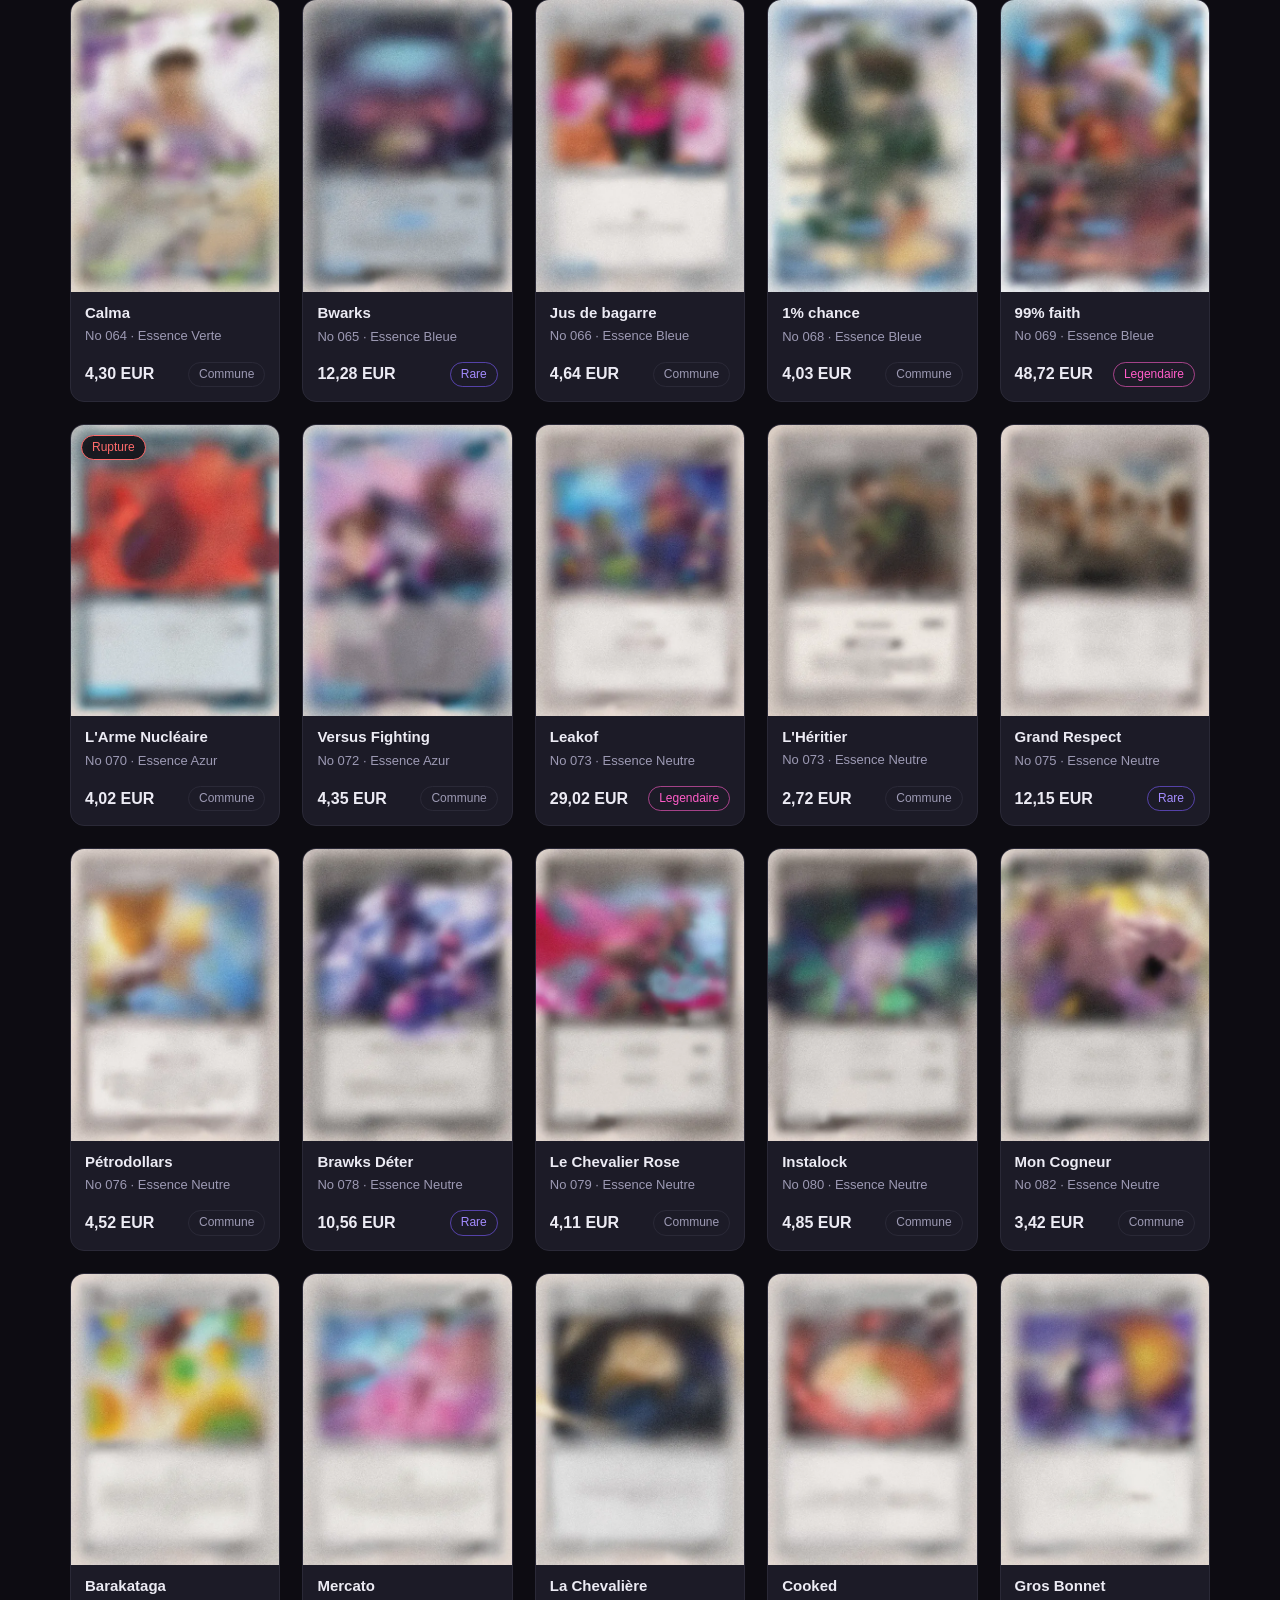
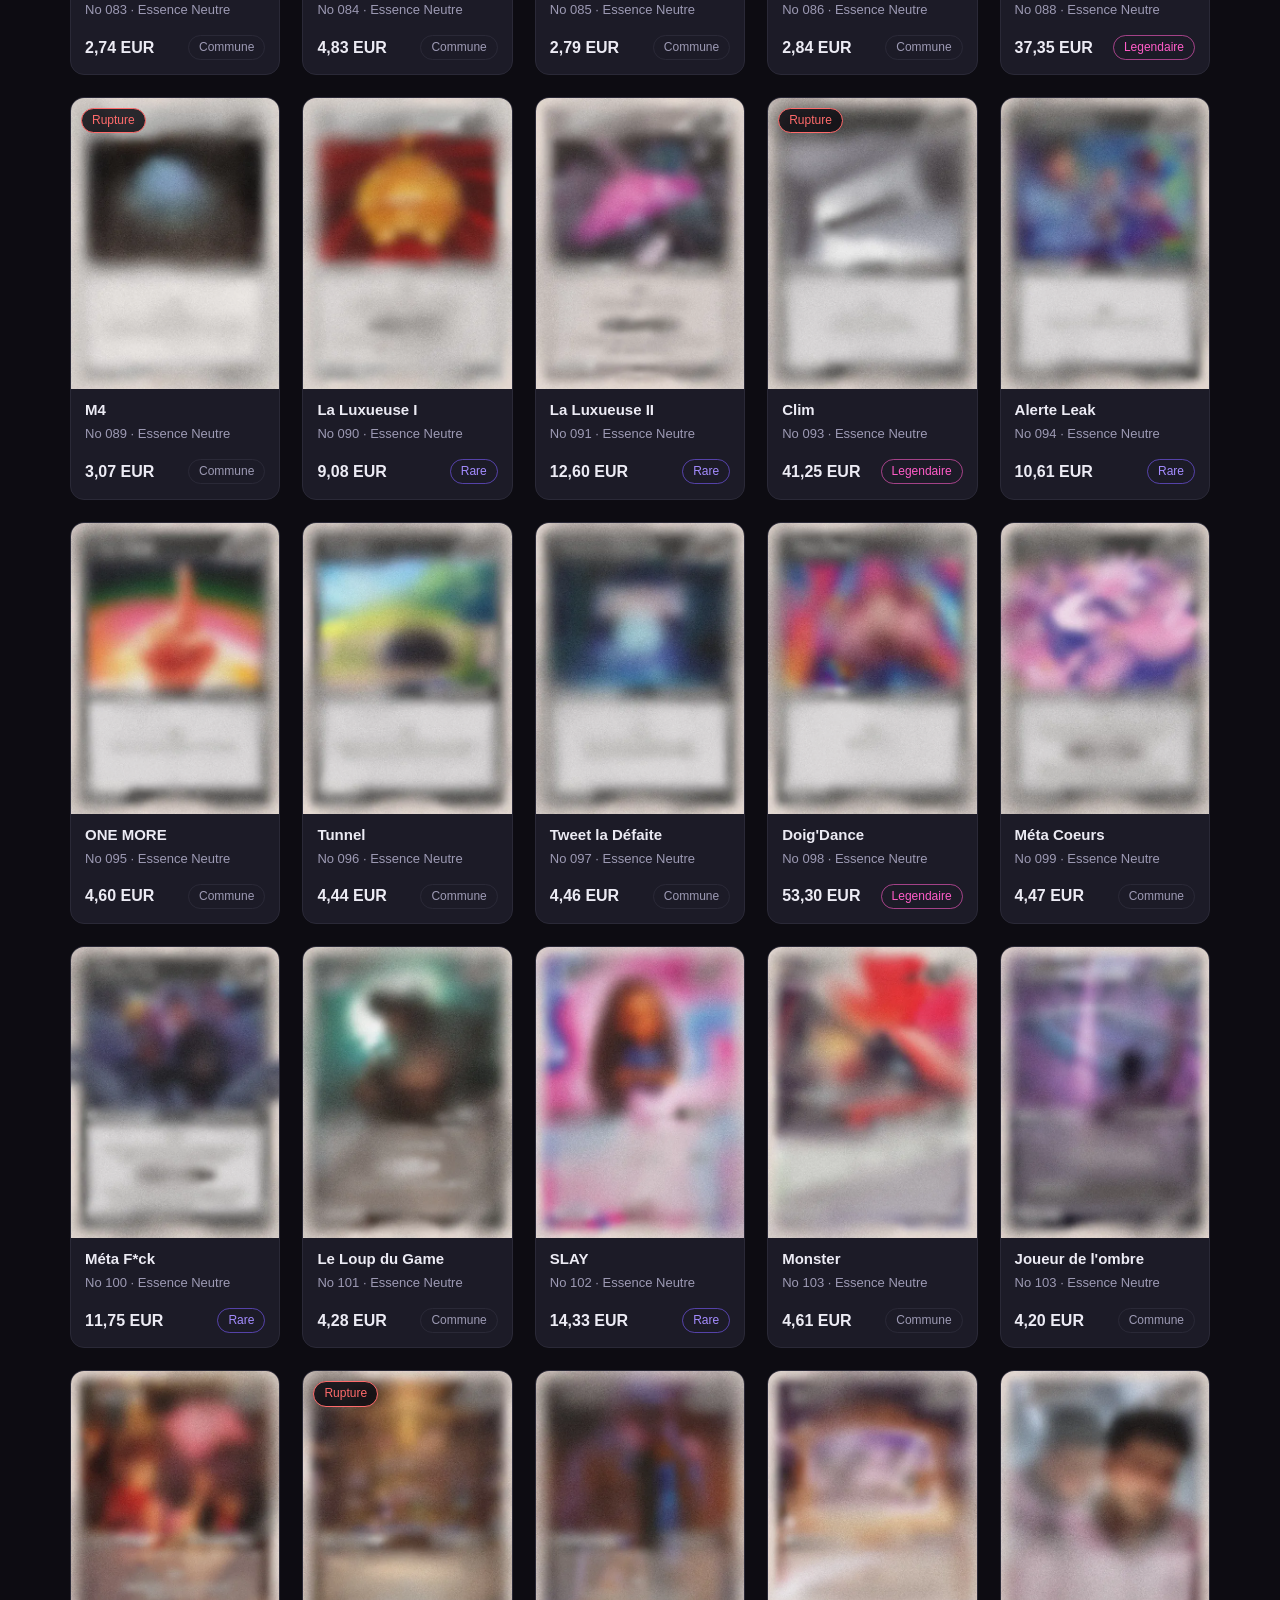
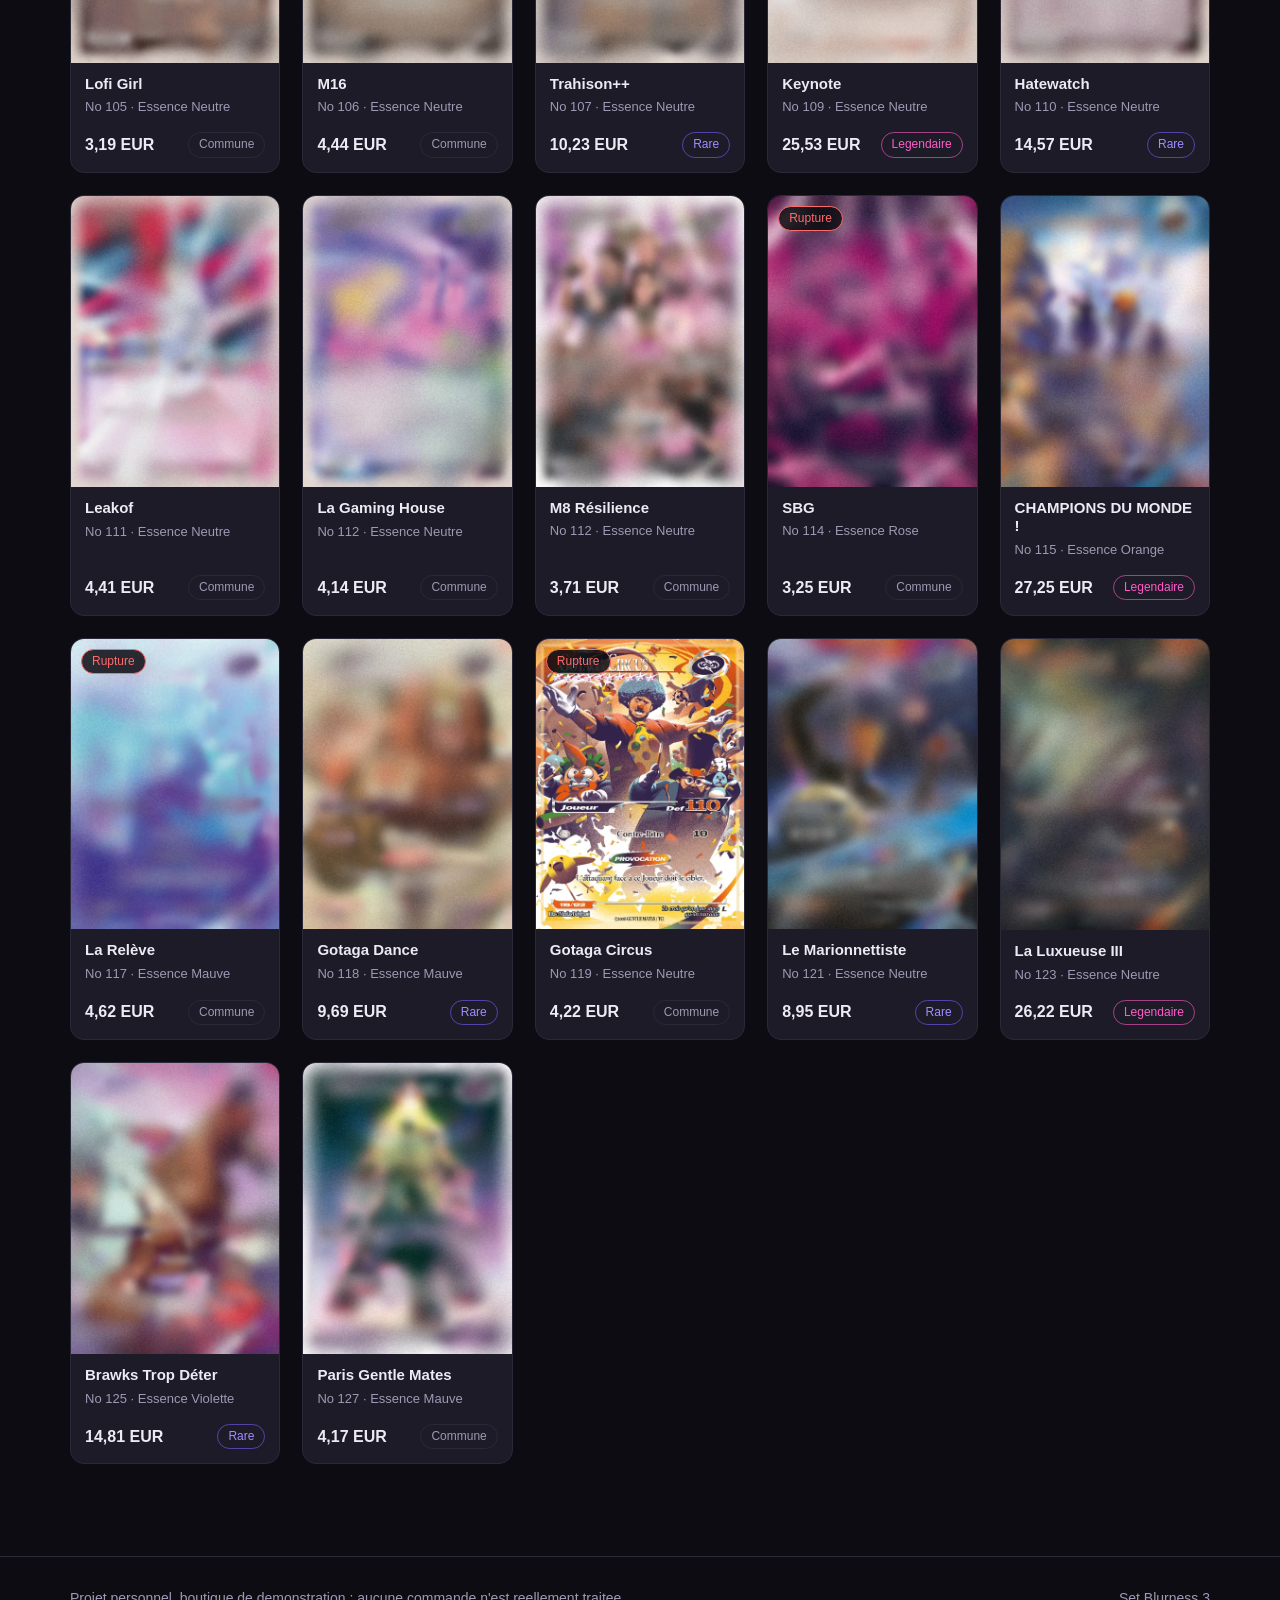
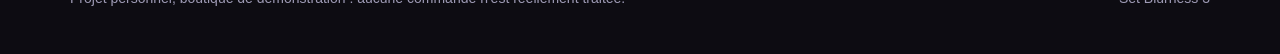
==== commit a20deb39: "feat: ajoute le tri par prix, nom et numero Quatre tris : numero, prix croissant, prix decroissant e" ====
--- a/index.html
+++ b/index.html
@@ -68,6 +68,12 @@
           <select id="filtre-rarete" class="champ">
             <option value="">Toutes les raretes</option>
           </select>
+          <select id="tri" class="champ">
+            <option value="numero">Tri par numero</option>
+            <option value="prix-croissant">Prix croissant</option>
+            <option value="prix-decroissant">Prix decroissant</option>
+            <option value="nom">Nom (A-Z)</option>
+          </select>
           <button type="button" class="bouton bouton--vide" id="reinitialiser">Reinitialiser</button>
         </div>
 
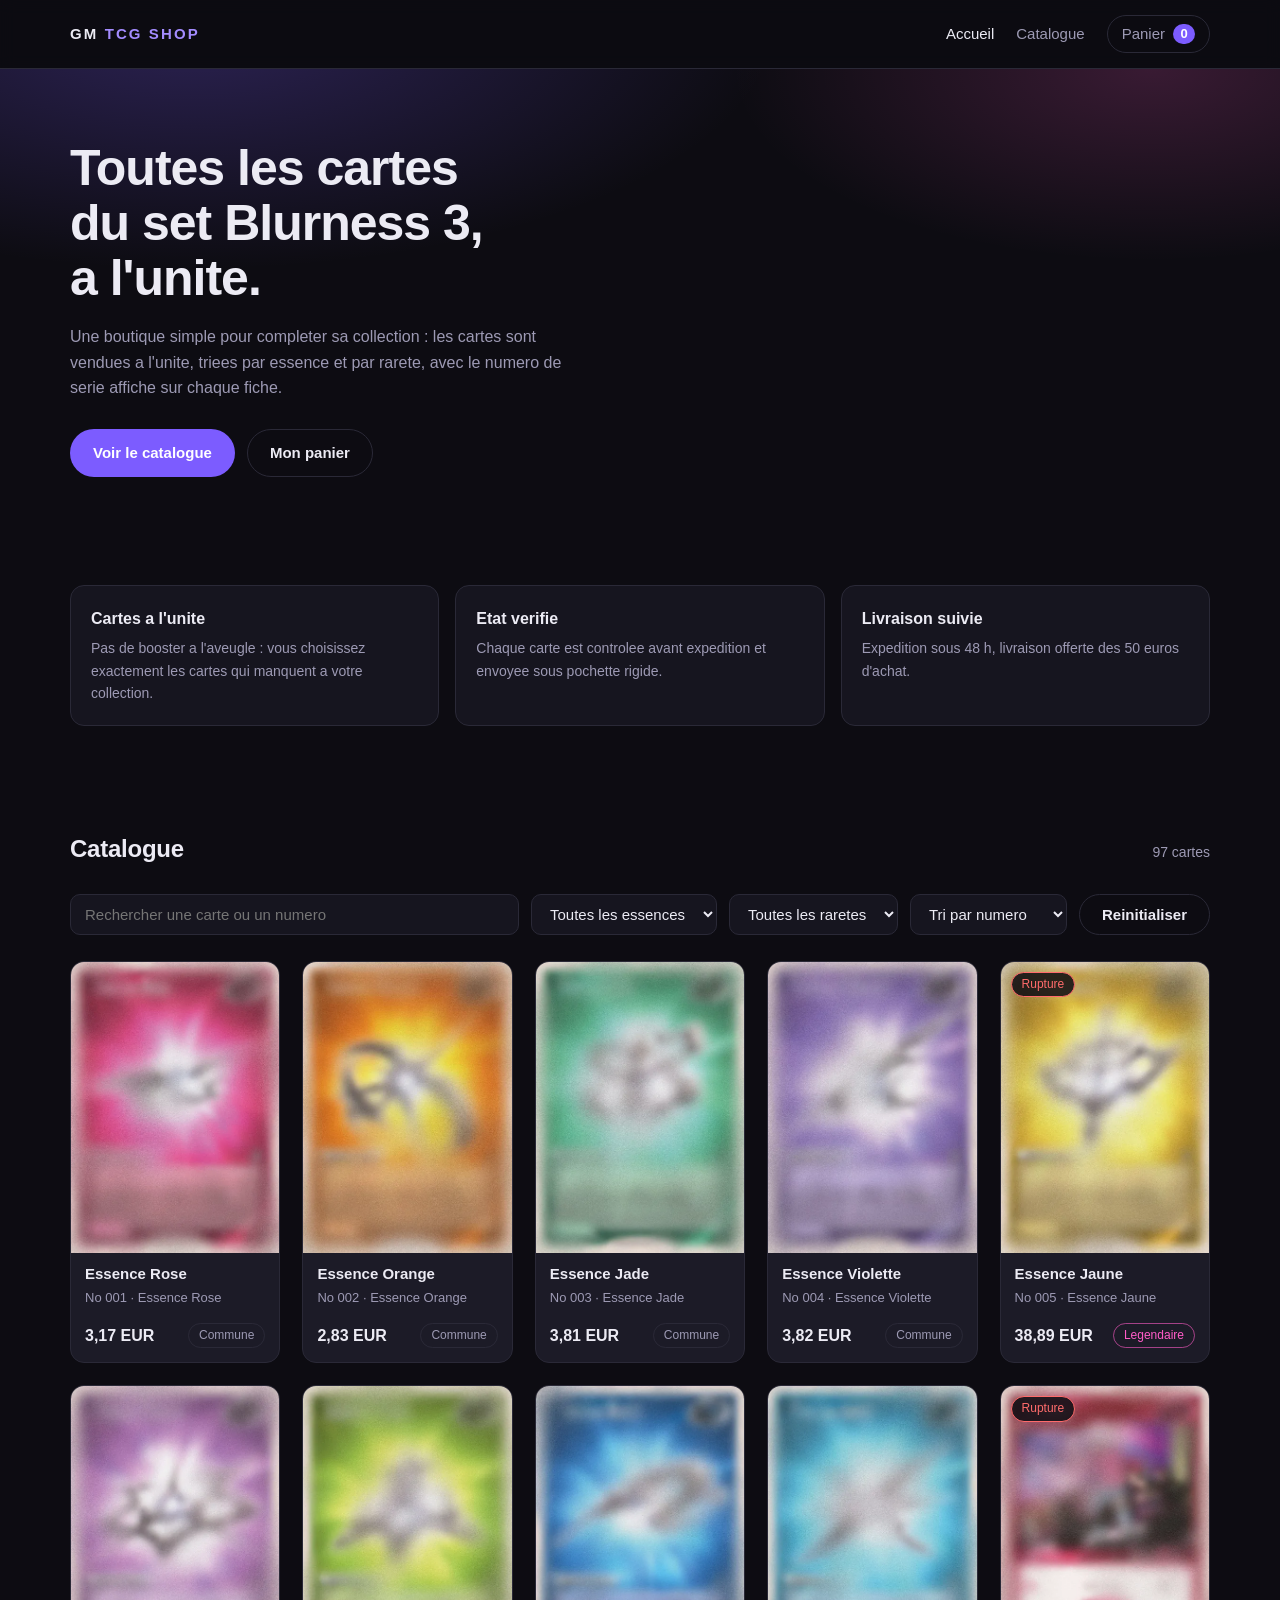
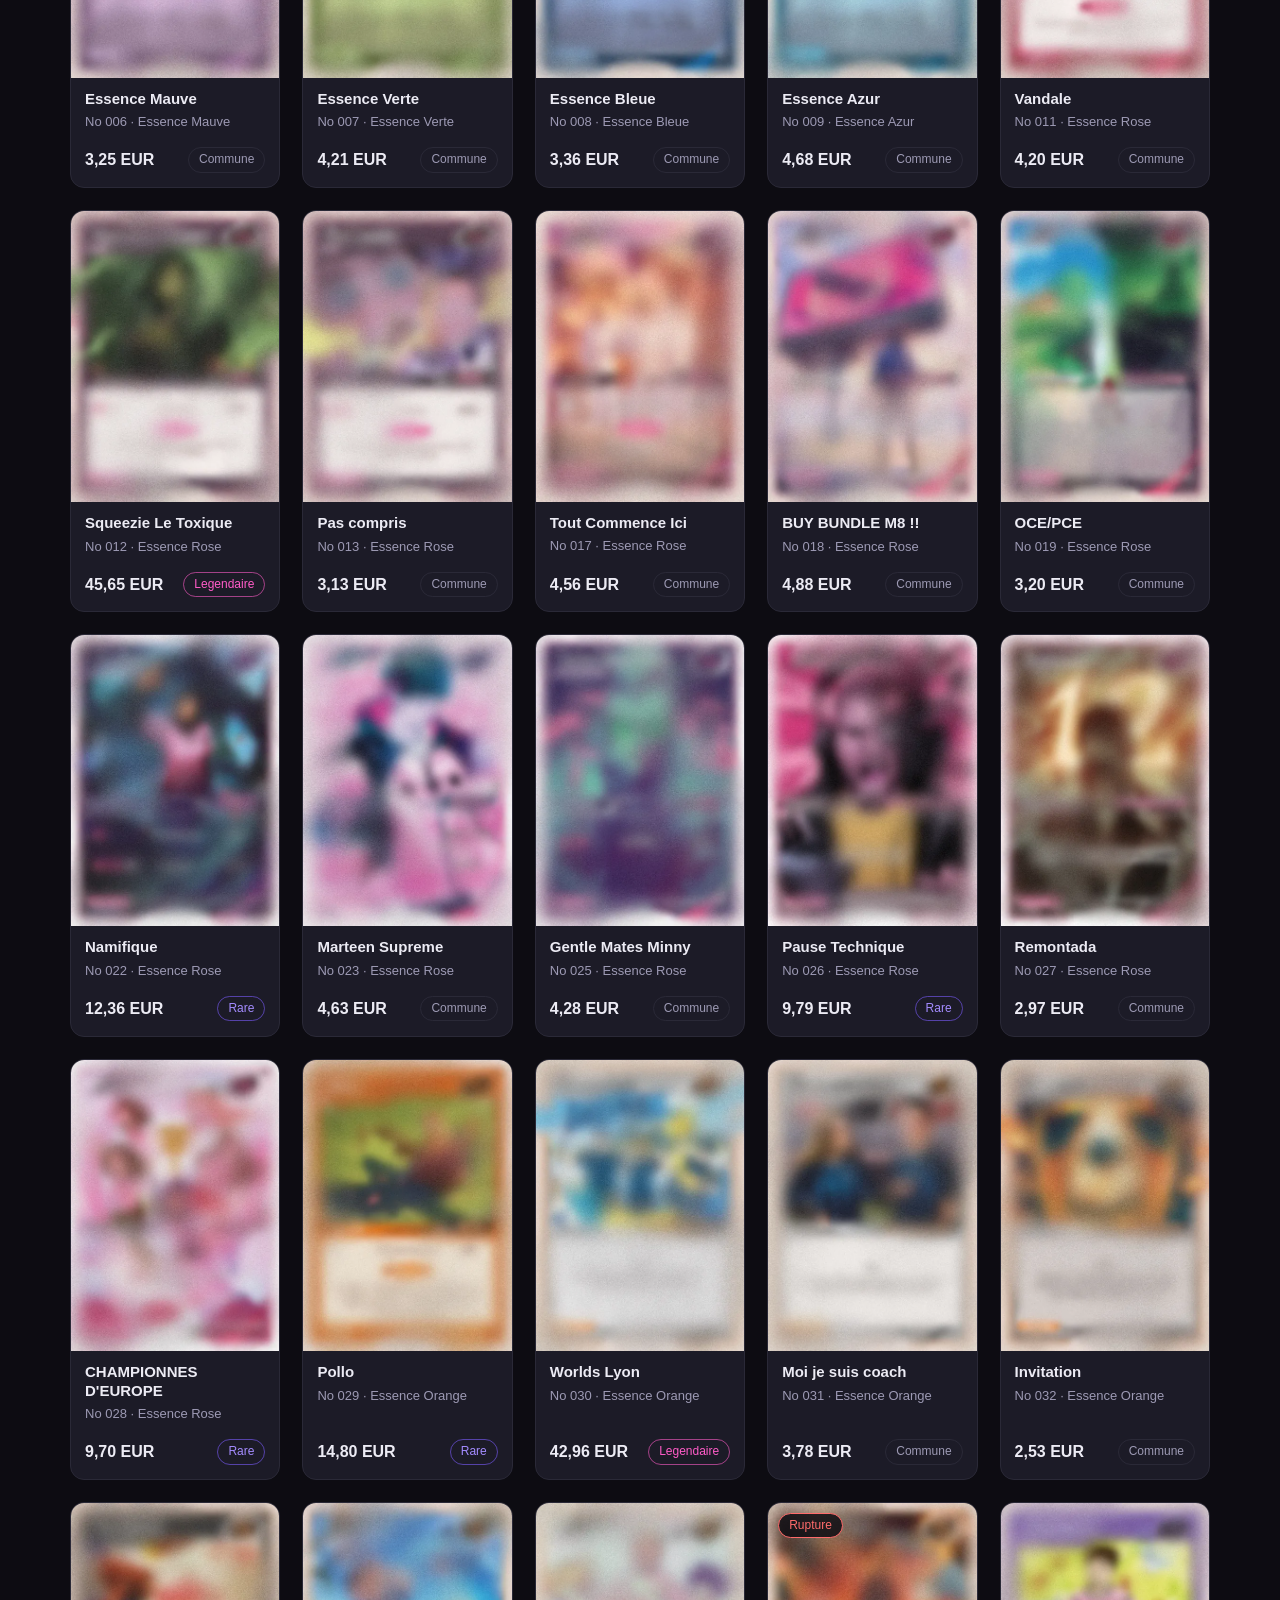
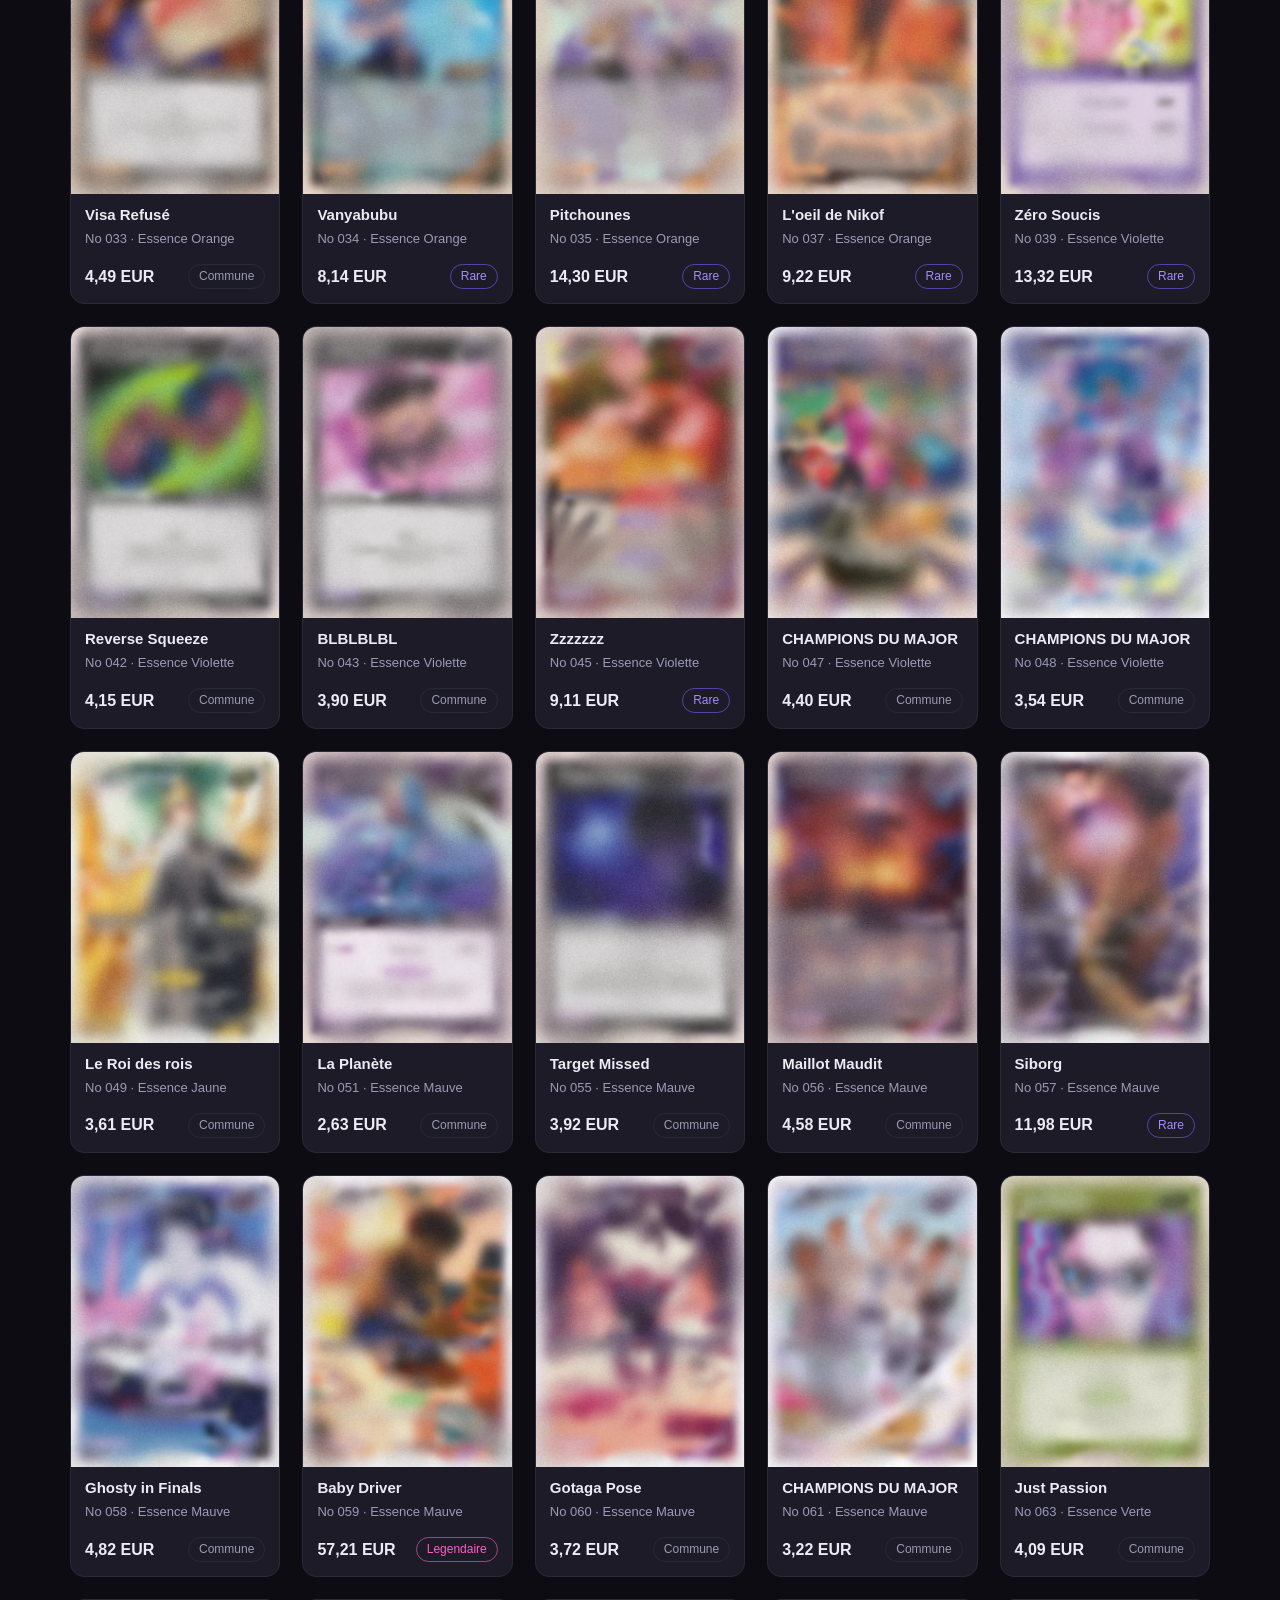
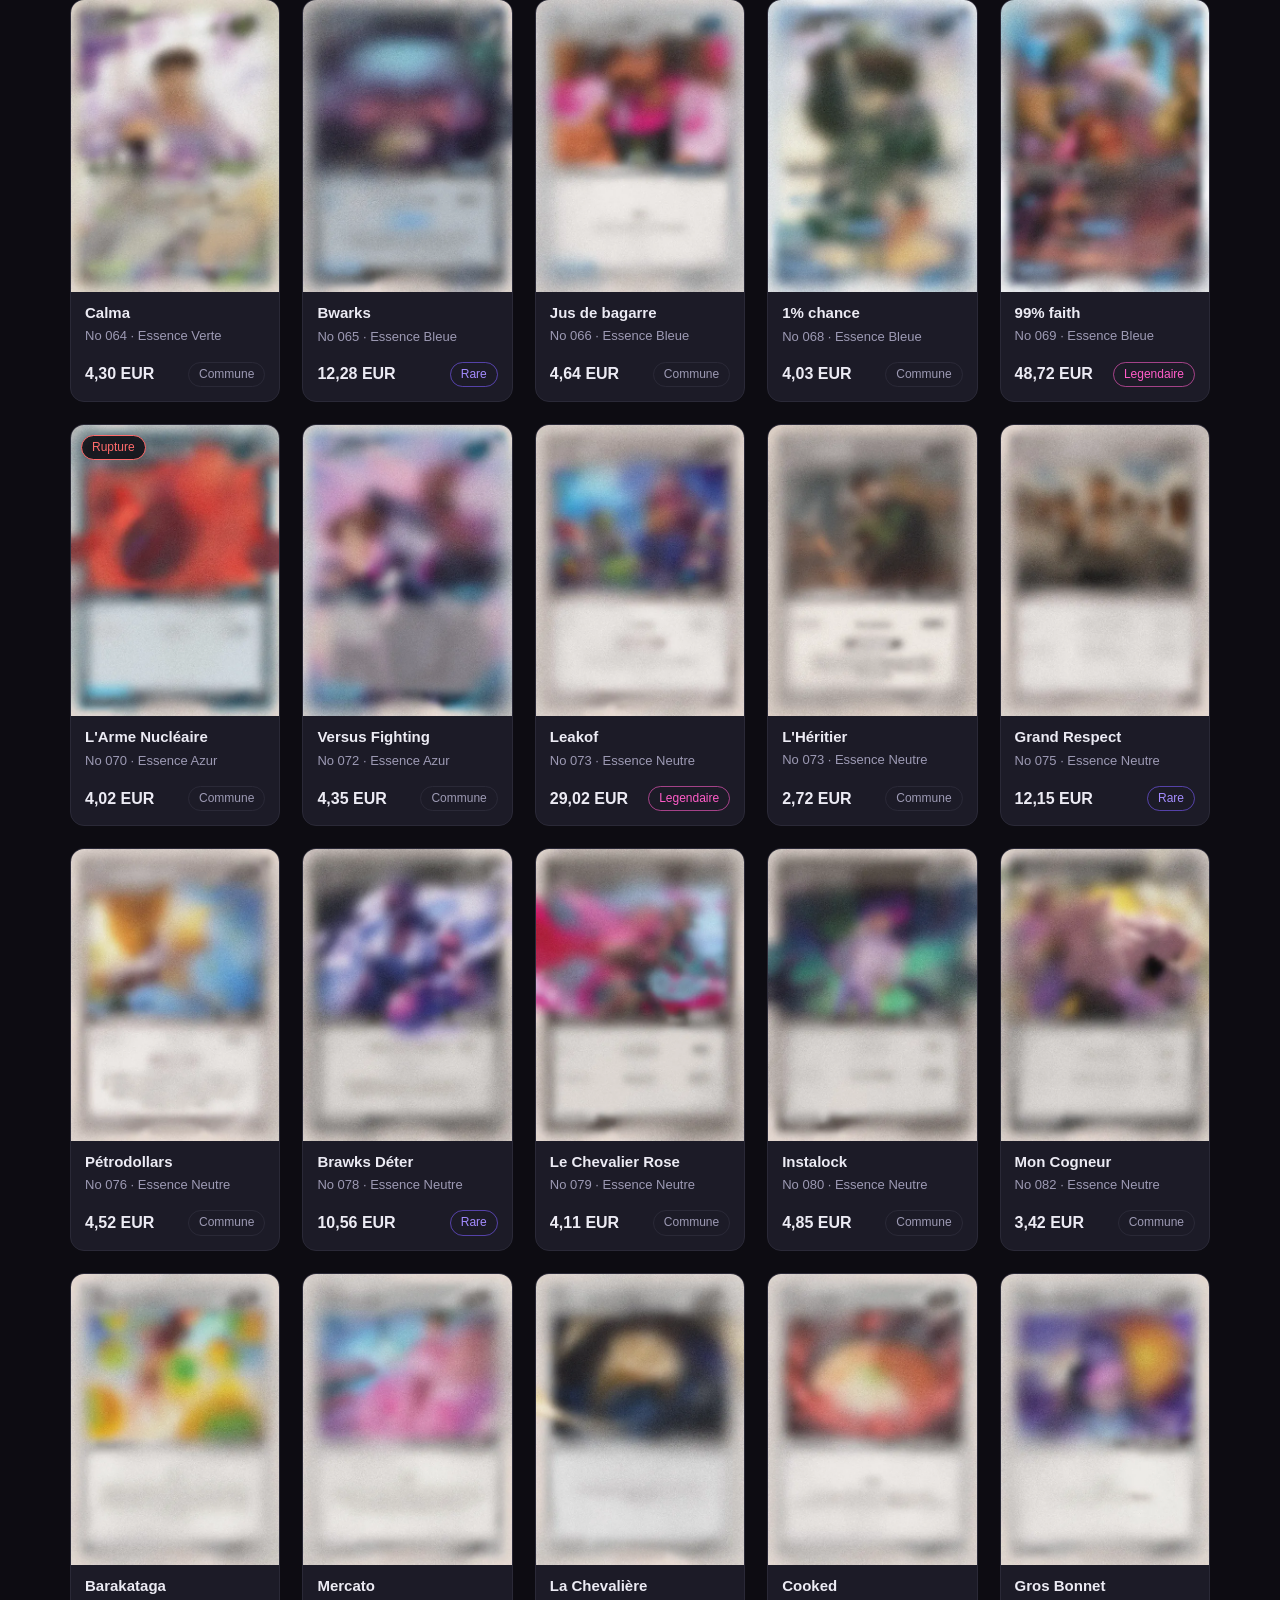
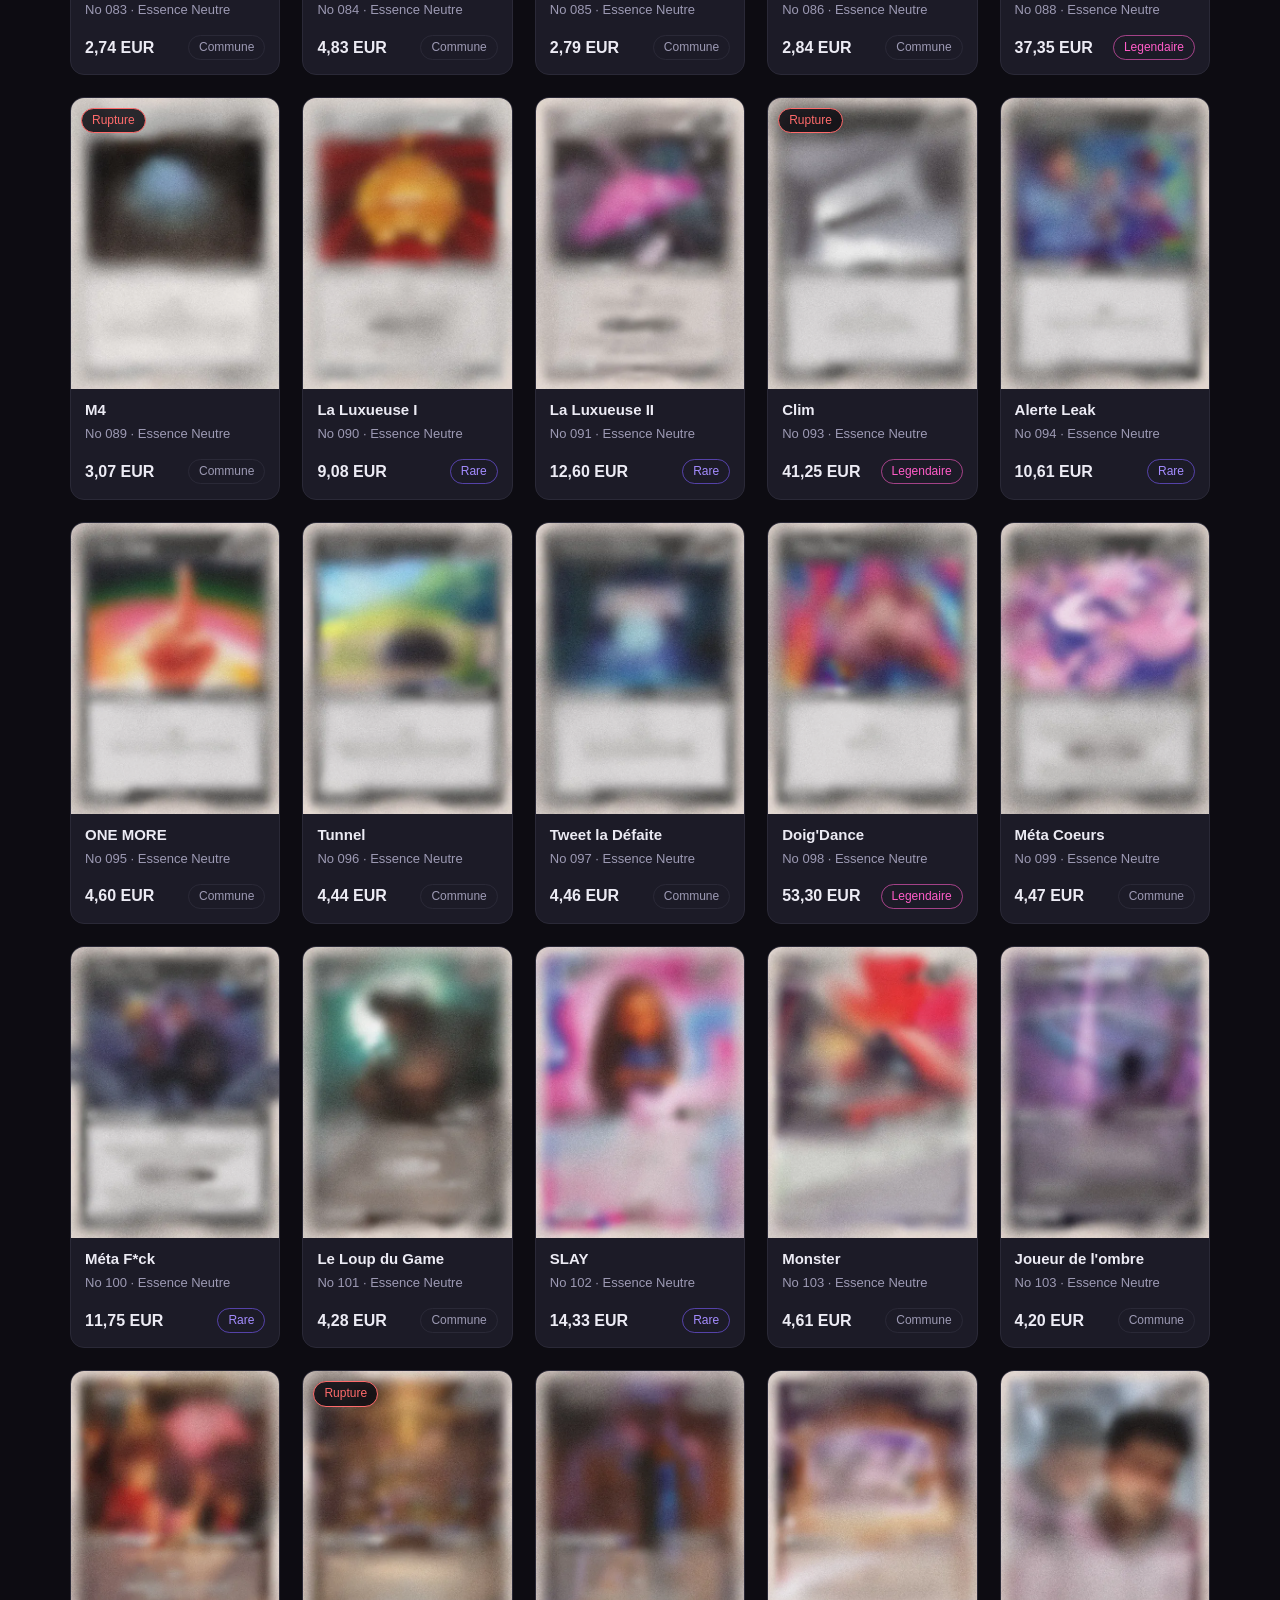
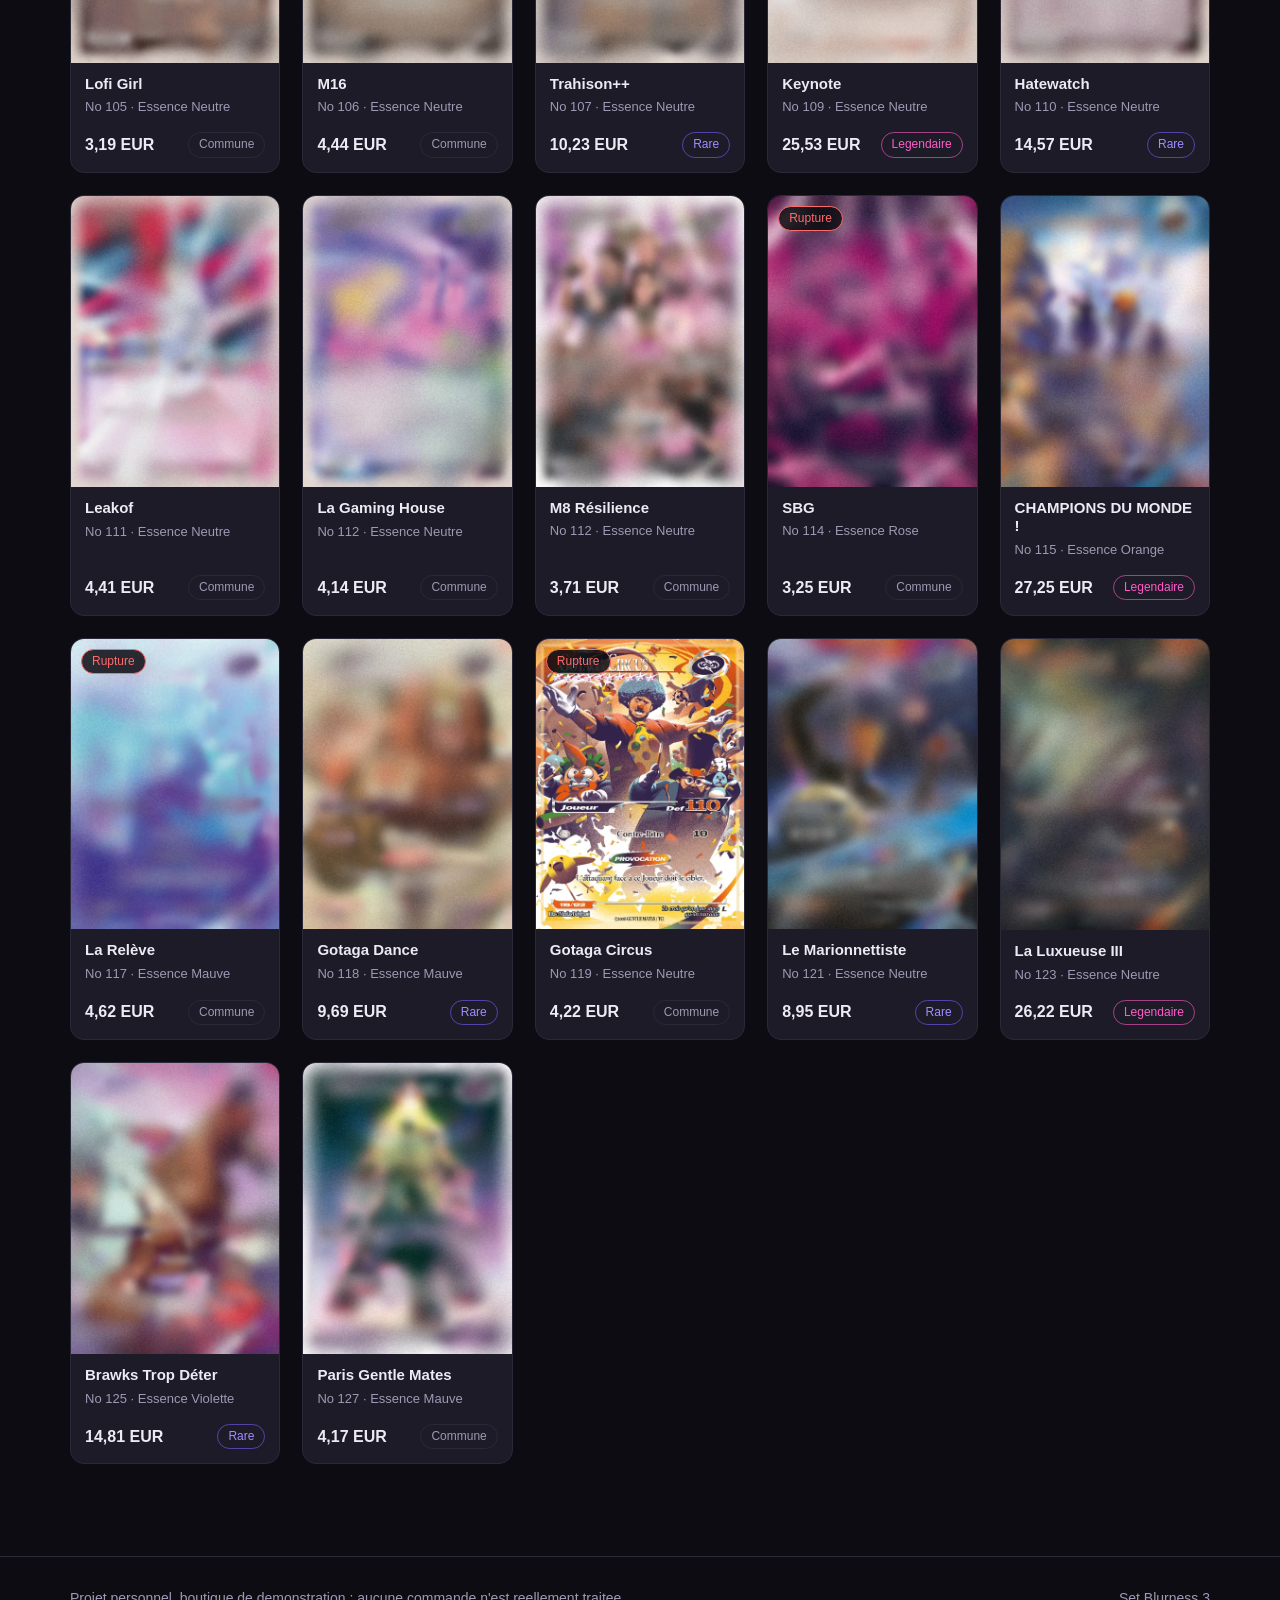
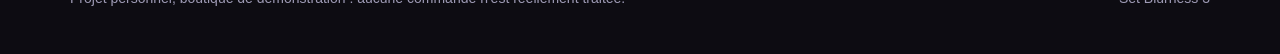
==== commit bfec399d: "feat: compteur du panier dans l'en-tete et mise en commun du formatage des prix Le compteur se met a" ====
--- a/index.html
+++ b/index.html
@@ -13,7 +13,7 @@
       <nav class="nav">
         <a class="actif" href="index.html">Accueil</a>
         <a href="index.html#catalogue">Catalogue</a>
-        <a class="nav__panier" href="panier.html">Panier</a>
+        <a class="nav__panier" href="panier.html">Panier <span class="nav__compteur">0</span></a>
       </nav>
     </div>
   </header>
@@ -90,6 +90,7 @@
   </footer>
 
   <script src="js/data.js"></script>
+  <script src="js/store.js"></script>
   <script src="js/catalogue.js"></script>
 </body>
 </html>
--- a/css/style.css
+++ b/css/style.css
@@ -371,6 +371,152 @@
   color: var(--rose);
 }
 
+/* ---------- Pages internes ---------- */
+
+.page {
+  padding: 46px 20px 20px;
+}
+
+.page__titre {
+  font-size: 30px;
+  letter-spacing: -0.02em;
+  margin-bottom: 26px;
+}
+
+.lien {
+  color: var(--accent-clair);
+  text-decoration: underline;
+}
+
+/* ---------- Panier ---------- */
+
+.panier {
+  display: grid;
+  grid-template-columns: 1fr 320px;
+  gap: 26px;
+  align-items: start;
+}
+
+.panier__lignes {
+  display: flex;
+  flex-direction: column;
+  gap: 12px;
+}
+
+.ligne {
+  display: grid;
+  grid-template-columns: 64px 1fr auto auto auto;
+  align-items: center;
+  gap: 16px;
+  background: var(--fond-carte);
+  border: 1px solid var(--bordure);
+  border-radius: var(--rayon);
+  padding: 12px 16px;
+}
+
+.ligne__visuel {
+  width: 64px;
+  border-radius: 6px;
+}
+
+.ligne__nom {
+  font-weight: 600;
+}
+
+.ligne__meta,
+.ligne__unite {
+  color: var(--texte-doux);
+  font-size: 13px;
+}
+
+.ligne__quantite {
+  display: flex;
+  align-items: center;
+  gap: 10px;
+}
+
+.quantite__bouton {
+  width: 30px;
+  height: 30px;
+  border-radius: 8px;
+  border: 1px solid var(--bordure);
+  background: var(--fond-clair);
+  color: var(--texte);
+  font-size: 17px;
+  cursor: pointer;
+}
+
+.quantite__bouton:hover {
+  border-color: var(--accent);
+}
+
+.quantite__valeur {
+  min-width: 22px;
+  text-align: center;
+}
+
+.ligne__total {
+  font-weight: 700;
+  min-width: 92px;
+  text-align: right;
+}
+
+.ligne__retirer {
+  background: none;
+  border: none;
+  color: var(--texte-doux);
+  font-family: inherit;
+  font-size: 13px;
+  cursor: pointer;
+  text-decoration: underline;
+}
+
+.ligne__retirer:hover {
+  color: var(--alerte);
+}
+
+.recap {
+  background: var(--fond-clair);
+  border: 1px solid var(--bordure);
+  border-radius: var(--rayon);
+  padding: 20px;
+  position: sticky;
+  top: 92px;
+}
+
+.recap h2 {
+  font-size: 18px;
+  margin-bottom: 14px;
+}
+
+.recap__ligne {
+  display: flex;
+  justify-content: space-between;
+  gap: 12px;
+  padding: 7px 0;
+  color: var(--texte-doux);
+}
+
+.recap__ligne--total {
+  border-top: 1px solid var(--bordure);
+  margin-top: 8px;
+  padding-top: 12px;
+  color: var(--texte);
+  font-size: 18px;
+  font-weight: 700;
+}
+
+.recap__note {
+  color: var(--texte-doux);
+  font-size: 13px;
+  margin: 10px 0 16px;
+}
+
+.recap__action {
+  width: 100%;
+  margin-top: 8px;
+}
+
 /* ---------- Pied de page ---------- */
 
 .pied {
